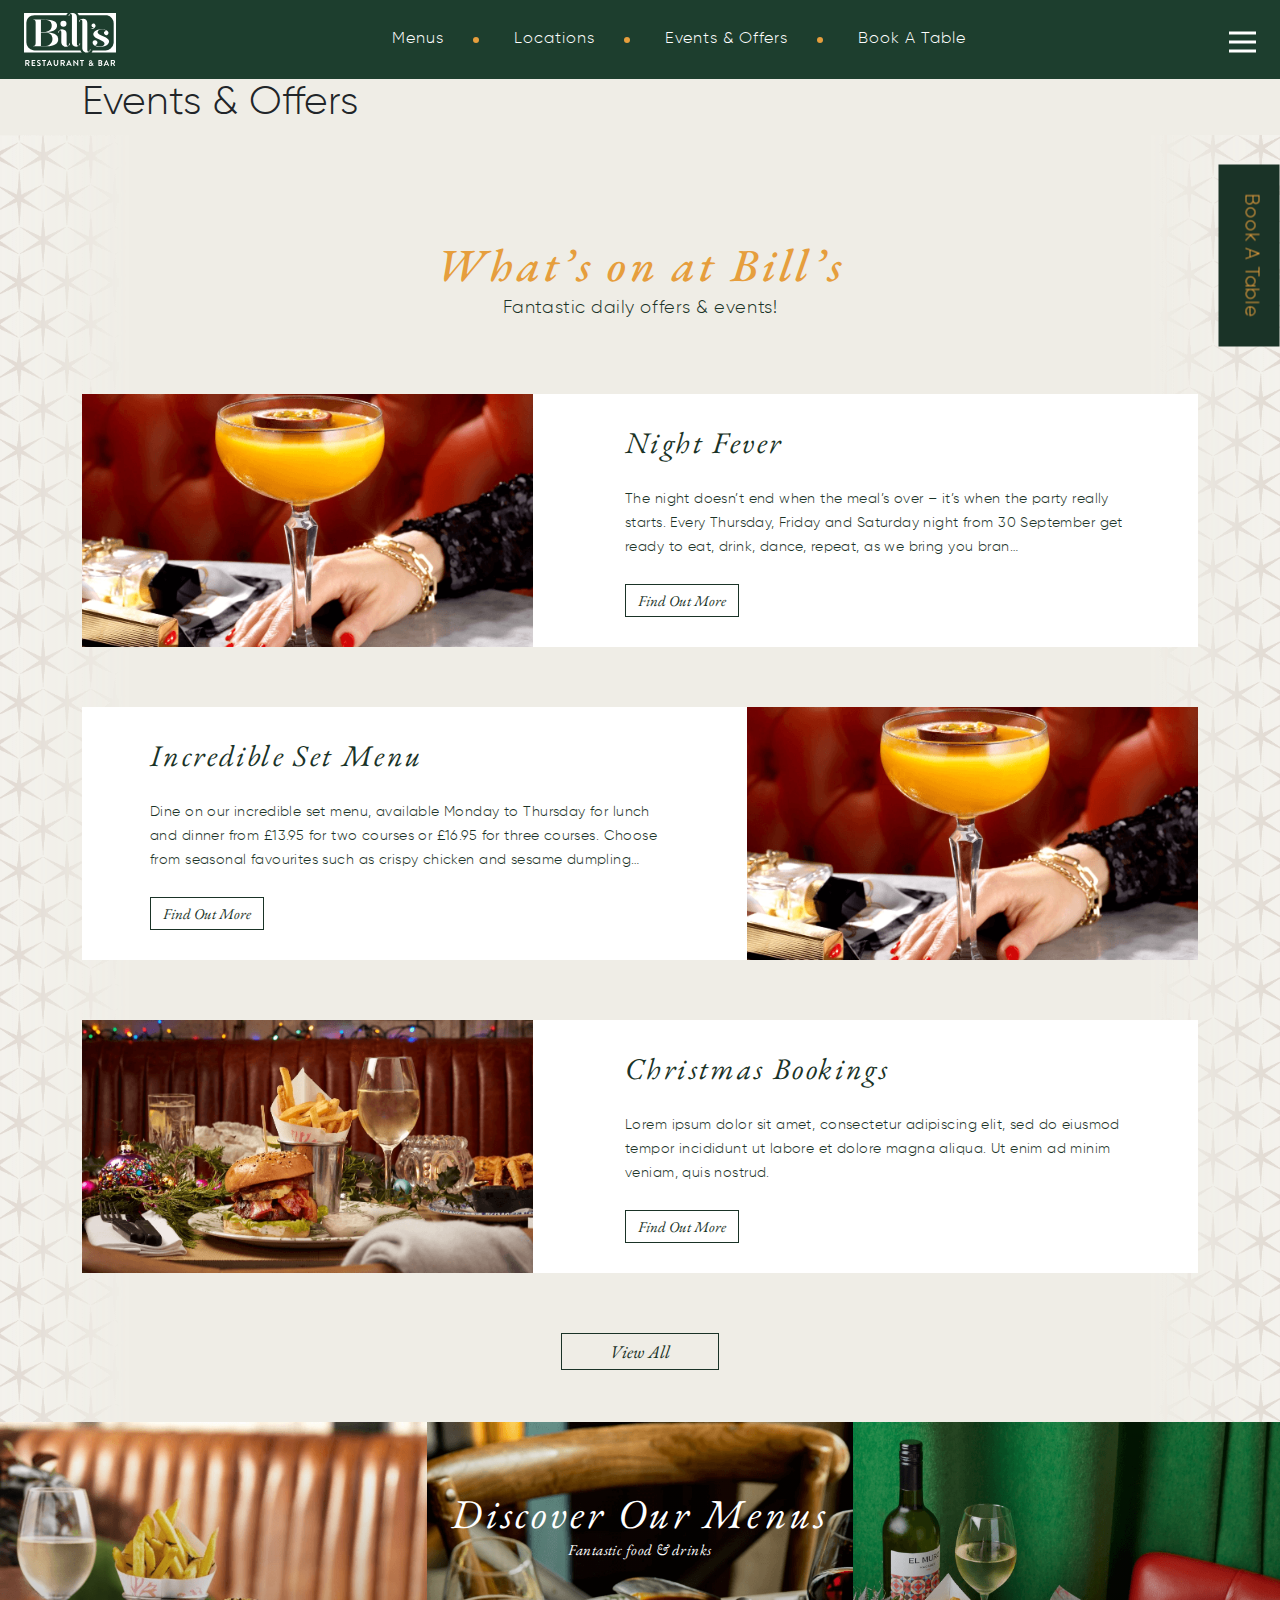
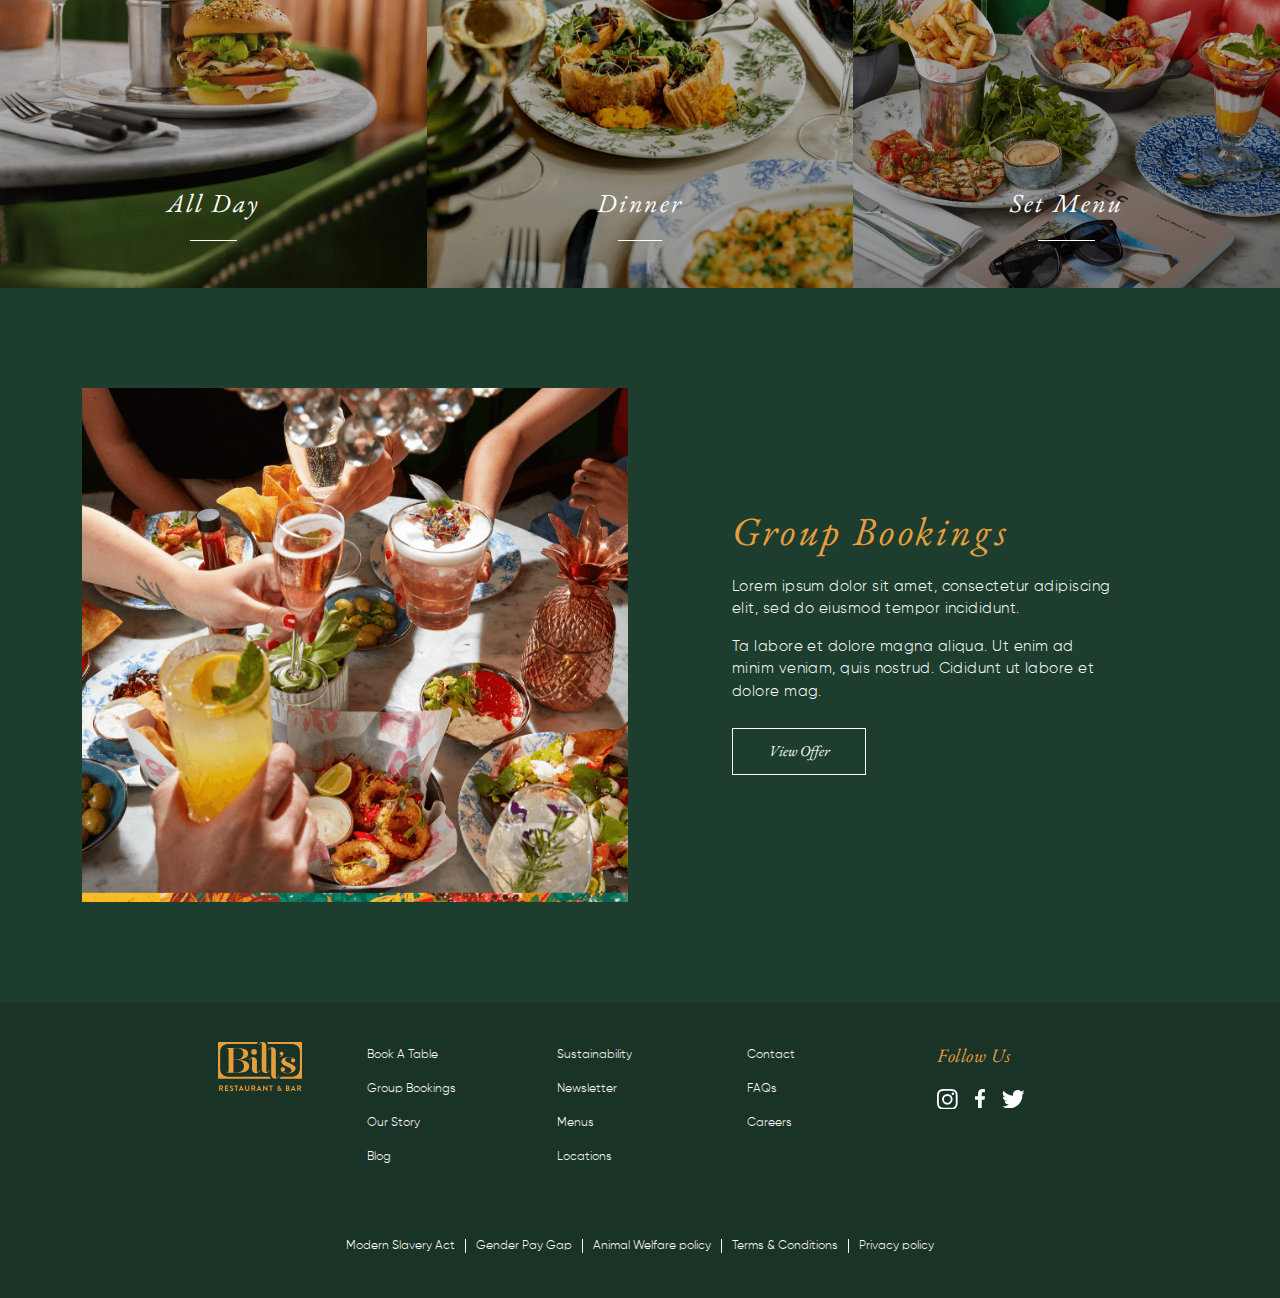
==== events-offers.html @ 78ba0897 "Initial Commit" ====
<!DOCTYPE html>
<html>
	<head>
		<title>Events & Offers</title>
		<meta charset="utf-8">
		<meta name="viewport" content="width=device-width, initial-scale=1, shrink-to-fit=no">
		<!-- <link rel="shortcut icon" href="images/favicon.ico" type="image/x-icon">
		<link rel="icon" href="images/favicon.png" type="image/x-icon"> -->
		<link rel="stylesheet" type="text/css" href="css/bootstrap.min.css">
		<link rel="stylesheet" type="text/css" href="css/stylesheet.css">
		<script type="text/javascript" src="js/jquery-1.12.4.js"></script>
		<script type="text/javascript" src="js/bootstrap.min.js"></script>
		<!-- <script type="text/javascript" src="https://cdnjs.cloudflare.com/ajax/libs/bootstrap-datepicker/1.3.0/js/bootstrap-datepicker.js"></script> -->
		<link href="css/datepicker.css" rel="stylesheet" type="text/css" />
		<!-- <link href="https://cdnjs.cloudflare.com/ajax/libs/bootstrap-datepicker/1.3.0/css/datepicker.css" rel="stylesheet" type="text/css" /> -->
		<script src="js/bootstrap-datepicker.js"></script>
		<!-- <script src="https://cdnjs.cloudflare.com/ajax/libs/bootstrap-datepicker/1.3.0/js/bootstrap-datepicker.js"></script> -->
	</head>
	<body class="inner-page">
		<header>
			<div class="container">
				<div class="row">
					<div class="col-12 col-sm-12 col-md-12  col-lg-12">
						<nav id="navbar_top" class="navbar navbar-light bg-light fixed-top ">
							<div class="container-fluid">
								<a class="navbar-brand" href="javascript:void(0)"><img src="images/logo-header.svg" alt="" /></a>
								<ul class="custom-nav">
									<li> <a href="javascript:void(0)">Menus</a></li>
									<li> <a href="javascript:void(0)">Locations</a></li>
									<li> <a href="javascript:void(0)">Events &#38; Offers</a></li>
									<li> <a href="javascript:void(0)">Book A Table</a></li>
								</ul>
								<button class="navbar-toggler" type="button" data-bs-toggle="offcanvas" data-bs-target="#offcanvasNavbar" aria-controls="offcanvasNavbar">
								<!-- <span class="navbar-toggler-icon"></span> -->
								<img src="images/menu-bar-icon.svg" alt="" />
								</button>
								<div class="offcanvas offcanvas-end" tabindex="-1" id="offcanvasNavbar" aria-labelledby="offcanvasNavbarLabel">
									<div class="offcanvas-header">
										<h5 class="offcanvas-title" id="offcanvasNavbarLabel"></h5>
										<img class="btn-close text-reset" src="images/menu-bar-close-icon.svg" alt="" data-bs-dismiss="offcanvas" aria-label="Close" />
										<!-- <button type="button" class="btn-close text-reset" data-bs-dismiss="offcanvas" aria-label="Close"></button> -->
									</div>
									<div class="offcanvas-body">
										<ul class="navbar-nav justify-content-end flex-grow-1 pe-3">
											<li class="menu-item">
												<a class="nav-link active" aria-current="page" href="javascript:void(0)">Book A Table</a>
											</li>
											<li class="menu-item">
												<a class="nav-link" href="javascript:void(0)">Menus</a>
											</li>
											<li class="menu-item">
												<a class="nav-link" href="javascript:void(0)">Group Bookings</a>
											</li>
											<li class="menu-item">
												<a class="nav-link" href="javascript:void(0)">Night Fever</a>
											</li>
											<li class="menu-item">
												<a class="nav-link" href="javascript:void(0)">Christmas</a>
											</li>
											<li class="menu-item">
												<a class="nav-link" href="javascript:void(0)">Blog</a>
											</li>
											<li class="menu-item">
												<a class="nav-link" href="javascript:void(0)">The Caring Family Foundation</a>
											</li>
											<li class="menu-item">
												<a class="nav-link" href="javascript:void(0)">Careers</a>
											</li>
											<li class="menu-item">
												<a class="nav-link" href="javascript:void(0)">Gift Cards</a>
											</li>
										</ul>
										<ul class="social-section">
											<li>
												<a href="javascript:void(0)">
													<svg xmlns="http://www.w3.org/2000/svg" width="20.671" height="20.671" viewBox="0 0 20.671 20.671">
														<path id="Icon_simple-instagram" data-name="Icon simple-instagram" d="M10.336,0C7.528,0,7.177.013,6.075.062A7.621,7.621,0,0,0,3.566.543,5.061,5.061,0,0,0,1.735,1.735,5.043,5.043,0,0,0,.543,3.566,7.6,7.6,0,0,0,.062,6.075C.01,7.177,0,7.528,0,10.336S.013,13.494.062,14.6a7.626,7.626,0,0,0,.481,2.509,5.069,5.069,0,0,0,1.192,1.831,5.054,5.054,0,0,0,1.831,1.192,7.631,7.631,0,0,0,2.509.481c1.1.052,1.453.062,4.261.062s3.158-.013,4.261-.062a7.649,7.649,0,0,0,2.509-.481,5.282,5.282,0,0,0,3.023-3.023,7.626,7.626,0,0,0,.481-2.509c.052-1.1.062-1.453.062-4.261s-.013-3.158-.062-4.261a7.644,7.644,0,0,0-.481-2.509,5.073,5.073,0,0,0-1.192-1.831A5.036,5.036,0,0,0,17.106.543,7.6,7.6,0,0,0,14.6.062C13.494.01,13.144,0,10.336,0Zm0,1.86c2.759,0,3.088.014,4.177.061a5.7,5.7,0,0,1,1.918.357A3.4,3.4,0,0,1,18.393,4.24a5.707,5.707,0,0,1,.356,1.918c.049,1.09.06,1.418.06,4.177s-.013,3.088-.064,4.177a5.817,5.817,0,0,1-.363,1.918,3.282,3.282,0,0,1-.774,1.19,3.225,3.225,0,0,1-1.189.772,5.749,5.749,0,0,1-1.925.356c-1.1.049-1.42.06-4.185.06s-3.089-.013-4.185-.064A5.861,5.861,0,0,1,4.2,18.383a3.2,3.2,0,0,1-1.188-.774,3.138,3.138,0,0,1-.775-1.189,5.866,5.866,0,0,1-.362-1.925c-.039-1.085-.053-1.42-.053-4.172s.014-3.089.053-4.187a5.859,5.859,0,0,1,.362-1.924,3.064,3.064,0,0,1,.775-1.189A3.057,3.057,0,0,1,4.2,2.249a5.721,5.721,0,0,1,1.913-.363c1.1-.039,1.421-.052,4.185-.052l.039.026Zm0,3.168a5.307,5.307,0,1,0,5.307,5.307A5.307,5.307,0,0,0,10.336,5.028Zm0,8.753a3.445,3.445,0,1,1,3.445-3.445A3.444,3.444,0,0,1,10.336,13.781Zm6.758-8.962a1.24,1.24,0,1,1-1.24-1.239A1.241,1.241,0,0,1,17.094,4.819Z" fill="#fff"/>
													</svg>
												</a>
											</li>
											<li>
												<a href="javascript:void(0)">
													<svg xmlns="http://www.w3.org/2000/svg" width="10.161" height="18.973" viewBox="0 0 10.161 18.973">
														<path id="Icon_awesome-facebook-f" data-name="Icon awesome-facebook-f" d="M11.105,10.672l.527-3.434H8.337V5.01a1.717,1.717,0,0,1,1.936-1.855h1.5V.232A18.265,18.265,0,0,0,9.112,0C6.4,0,4.625,1.645,4.625,4.622V7.239H1.609v3.434H4.625v8.3H8.337v-8.3Z" transform="translate(-1.609)" fill="#fff"/>
													</svg>
												</a>
											</li>
											<li>
												<a href="javascript:void(0)">
													<svg xmlns="http://www.w3.org/2000/svg" width="22.674" height="18.451" viewBox="0 0 22.674 18.451">
														<path id="Icon_ionic-logo-twitter" data-name="Icon ionic-logo-twitter" d="M24.088,6.686a9.4,9.4,0,0,1-2.672.735,4.668,4.668,0,0,0,2.047-2.575,9.244,9.244,0,0,1-2.955,1.129A4.651,4.651,0,0,0,12.46,9.156a4.554,4.554,0,0,0,.12,1.062A13.183,13.183,0,0,1,2.989,5.35a4.661,4.661,0,0,0,1.446,6.218,4.544,4.544,0,0,1-2.114-.581v.058a4.656,4.656,0,0,0,3.733,4.565,4.683,4.683,0,0,1-1.225.163,4.389,4.389,0,0,1-.874-.086A4.659,4.659,0,0,0,8.3,18.92a9.327,9.327,0,0,1-5.78,1.994,9.429,9.429,0,0,1-1.11-.067,13,13,0,0,0,7.121,2.1A13.157,13.157,0,0,0,21.781,9.7c0-.2,0-.4-.014-.6A9.47,9.47,0,0,0,24.088,6.686Z" transform="translate(-1.413 -4.5)" fill="#fff"/>
													</svg>
												</a>
											</li>
										</ul>
										<!-- 	<form class="d-flex">
												<input class="form-control me-2" type="search" placeholder="Search" aria-label="Search">
												<button class="btn btn-outline-success" type="submit">Search</button>
										</form> -->
									</div>
								</div>
							</div>
						</nav>
					</div>
				</div>
			</div>
		</header>
	<section class="top-header">
		<div class="container">
			<div class="row align-items-center justify-content-center">
				<div class="col-12">
					<h1>Events &#38; Offers</h1>
				</div>
			</div>
		</div>
	</section>
	<div class="wrapper">
		<section class="what-at-bill">
			<div class="heading">
				<h2>What’s on at Bill’s</h2>
				<p>Fantastic daily offers &#38; events!</p>
			</div>
			<div class="container">
				<div class="row">
					<div class="col-12">
						<div class="card">
							<div class="row align-items-center ">
								<div class="col-12 col-sm-4 col-md-6 col-lg-5">
									<div class="img-box">
										<img src="images/night-efver-img.png" alt="" />
									</div>
								</div>
								<div class="col-12 col-sm-4 col-md-6 col-lg-7">
									<div class="inner">
										<div class="title">Night Fever</div>
										<div class="dec">
											The night doesn’t end when the meal’s over – it’s when the party really starts. Every Thursday, Friday and Saturday night from 30 September get ready to eat, drink, dance, repeat, as we bring you bran…
										</div>
										<a class="btn" href="javascript:void(0)"><span>Find Out More</span></a>
									</div>
								</div>
							</div>
						</div>
						<div class="card">
							<div class="row align-items-center">
								<div class="col-12 col-sm-4 col-md-6 col-lg-5">
									<div class="img-box">
										<img src="images/night-efver-img.png" alt="" />
									</div>
								</div>
								<div class="col-12 col-sm-4 col-md-6 col-lg-7">
									<div class="inner">
										<div class="title">Incredible Set Menu</div>
										<div class="dec">
											Dine on our incredible set menu, available Monday to Thursday for lunch and dinner from £13.95 for two courses or £16.95 for three courses. Choose from seasonal favourites such as crispy chicken and sesame dumpling…
										</div>
										<a class="btn" href="javascript:void(0)"><span>Find Out More</span></a>
									</div>
								</div>
							</div>
						</div>
						<div class="card">
							<div class="row align-items-center">
								<div class="col-12 col-sm-4 col-md-6 col-lg-5">
									<div class="img-box">
										<img src="images/christmas-Bookings-img.png" alt="" />
									</div>
								</div>
								<div class="col-12 col-sm-4 col-md-6 col-lg-7">
									<div class="inner">
										<div class="title">Christmas Bookings</div>
										<div class="dec">
											Lorem ipsum dolor sit amet, consectetur adipiscing elit, sed do eiusmod tempor incididunt ut labore et dolore magna aliqua. Ut enim ad minim veniam, quis nostrud.
										</div>
										<a class="btn" href="javascript:void(0)"><span>Find Out More</span></a>
									</div>
								</div>
							</div>
						</div>
					</div>
				</div>
					<div class="row">
						<div class="col-12">
							<div class="view-all-section">
								<a class="btn large" href="javascript:void(0)"><span>View All</span></a>
							</div>
						</div>
					</div>
			</div>
		</section>
		<section class="discover-our-menus">
			<div class="container-fluid">
				<div class="row">
					<div class="col-12 col-sm-4 col-md-4 col-lg-4">
						<div class="dis-box">
							<img src="images/all-day-img.png" alt="" />
							<div class="inner">
									<div class="title"></div>
									<div class="sub-title"></div>
								<div class="info">
									<a href="javascript:void(0)">	<span>All Day</span></a>
								</div>
							</div>
						</div>
					</div>
					<div class="col-12 col-sm-4 col-md-4 col-lg-4">
						<div class="dis-box">
							<img src="images/dinner-img.png" alt="" />
							<div class="inner">
									<div class="title">Discover Our Menus</div>
									<div class="sub-title">Fantastic food & drinks</div>
								<div class="info">
									<a href="javascript:void(0)">	<span>Dinner</span></a>
								</div>
							</div>
						</div>
					</div>
					<div class="col-12 col-sm-4 col-md-4 col-lg-4">
						<div class="dis-box">
							<img src="images/set-menu-img.png" alt="" />
							<div class="inner">
									<div class="title"></div>
									<div class="sub-title"></div>
								<div class="info">
									<a href="javascript:void(0)">	<span>Set Menu</span></a>
								</div>
							</div>
						</div>
					</div>
				</div>
			</div>
		</section>
		<section class="group-booking">
			<div class="container">
				<div class="row align-items-center">
					<div class="col-12 col-sm-6 col-md-6 col-lg-6">
						<div class="img-box">
							<img src="images/group-booking-img.png" alt="" />
						</div>
					</div>
					<div class="col-12 col-sm-6 col-md-6 col-lg-6">
						<div class="inner">
							<div class="info">
							<div class="title">Group Bookings</div>
								<p>
									Lorem ipsum dolor sit amet, consectetur adipiscing elit, sed do eiusmod tempor incididunt.
								</p>
								<p>
									Ta labore et dolore magna aliqua. Ut enim ad minim veniam, quis nostrud. Cididunt ut labore et dolore mag.
								</p>
								<p>
									<a href="javascript:void(0)" class="btn"><span>View Offer</span></a>
								</p>
							</div>
						</div>
					</div>
				</div>
			</div>
		</section>
	</div>
<footer>
	<div class="container">
		<div class="row justify-content-center">
			<div class="col-12 col-sm-2 col-md-2 col-lg-2">
				<div class="footer-logo">
					<a href="javascript:void(0)">
						<img src="images/footer-logo.svg" alt="" />
					</a>
				</div>
			</div>
			<div class="col-12 col-sm-2 col-md-2 col-lg-2">
				<ul>
					<li><a href="javascript:void(0)">Book A Table</a></li>
					<li><a href="javascript:void(0)">Group Bookings</a></li>
					<li><a href="javascript:void(0)">Our Story</a></li>
					<li><a href="javascript:void(0)">Blog</a></li>
				</ul>
			</div>
			<div class="col-12 col-sm-2 col-md-2 col-lg-2">
				<ul>
					<li><a href="javascript:void(0)">Sustainability</a></li>
					<li><a href="javascript:void(0)">Newsletter</a></li>
					<li><a href="javascript:void(0)">Menus</a></li>
					<li><a href="javascript:void(0)">Locations</a></li>
				</ul>
			</div>
			<div class="col-12 col-sm-2 col-md-2 col-lg-2">
				<ul>
					<li><a href="javascript:void(0)">Contact</a></li>
					<li><a href="javascript:void(0)">FAQs</a></li>
					<li><a href="javascript:void(0)">Careers</a></li>
				</ul>
			</div>
			<div class="col-12 col-sm-2 col-md-2 col-lg-2">
				<div class="title">Follow Us</div>
				<ul class="social-section">
					<li>
						<a href="javascript:void(0)">
							<svg xmlns="http://www.w3.org/2000/svg" width="20.671" height="20.671" viewBox="0 0 20.671 20.671">
								<path id="Icon_simple-instagram" data-name="Icon simple-instagram" d="M10.336,0C7.528,0,7.177.013,6.075.062A7.621,7.621,0,0,0,3.566.543,5.061,5.061,0,0,0,1.735,1.735,5.043,5.043,0,0,0,.543,3.566,7.6,7.6,0,0,0,.062,6.075C.01,7.177,0,7.528,0,10.336S.013,13.494.062,14.6a7.626,7.626,0,0,0,.481,2.509,5.069,5.069,0,0,0,1.192,1.831,5.054,5.054,0,0,0,1.831,1.192,7.631,7.631,0,0,0,2.509.481c1.1.052,1.453.062,4.261.062s3.158-.013,4.261-.062a7.649,7.649,0,0,0,2.509-.481,5.282,5.282,0,0,0,3.023-3.023,7.626,7.626,0,0,0,.481-2.509c.052-1.1.062-1.453.062-4.261s-.013-3.158-.062-4.261a7.644,7.644,0,0,0-.481-2.509,5.073,5.073,0,0,0-1.192-1.831A5.036,5.036,0,0,0,17.106.543,7.6,7.6,0,0,0,14.6.062C13.494.01,13.144,0,10.336,0Zm0,1.86c2.759,0,3.088.014,4.177.061a5.7,5.7,0,0,1,1.918.357A3.4,3.4,0,0,1,18.393,4.24a5.707,5.707,0,0,1,.356,1.918c.049,1.09.06,1.418.06,4.177s-.013,3.088-.064,4.177a5.817,5.817,0,0,1-.363,1.918,3.282,3.282,0,0,1-.774,1.19,3.225,3.225,0,0,1-1.189.772,5.749,5.749,0,0,1-1.925.356c-1.1.049-1.42.06-4.185.06s-3.089-.013-4.185-.064A5.861,5.861,0,0,1,4.2,18.383a3.2,3.2,0,0,1-1.188-.774,3.138,3.138,0,0,1-.775-1.189,5.866,5.866,0,0,1-.362-1.925c-.039-1.085-.053-1.42-.053-4.172s.014-3.089.053-4.187a5.859,5.859,0,0,1,.362-1.924,3.064,3.064,0,0,1,.775-1.189A3.057,3.057,0,0,1,4.2,2.249a5.721,5.721,0,0,1,1.913-.363c1.1-.039,1.421-.052,4.185-.052l.039.026Zm0,3.168a5.307,5.307,0,1,0,5.307,5.307A5.307,5.307,0,0,0,10.336,5.028Zm0,8.753a3.445,3.445,0,1,1,3.445-3.445A3.444,3.444,0,0,1,10.336,13.781Zm6.758-8.962a1.24,1.24,0,1,1-1.24-1.239A1.241,1.241,0,0,1,17.094,4.819Z" fill="#fff"/>
							</svg>
						</a>
					</li>
					<li>
						<a href="javascript:void(0)">
							<svg xmlns="http://www.w3.org/2000/svg" width="10.161" height="18.973" viewBox="0 0 10.161 18.973">
								<path id="Icon_awesome-facebook-f" data-name="Icon awesome-facebook-f" d="M11.105,10.672l.527-3.434H8.337V5.01a1.717,1.717,0,0,1,1.936-1.855h1.5V.232A18.265,18.265,0,0,0,9.112,0C6.4,0,4.625,1.645,4.625,4.622V7.239H1.609v3.434H4.625v8.3H8.337v-8.3Z" transform="translate(-1.609)" fill="#fff"/>
							</svg>
						</a>
					</li>
					<li>
						<a href="javascript:void(0)">
							<svg xmlns="http://www.w3.org/2000/svg" width="22.674" height="18.451" viewBox="0 0 22.674 18.451">
								<path id="Icon_ionic-logo-twitter" data-name="Icon ionic-logo-twitter" d="M24.088,6.686a9.4,9.4,0,0,1-2.672.735,4.668,4.668,0,0,0,2.047-2.575,9.244,9.244,0,0,1-2.955,1.129A4.651,4.651,0,0,0,12.46,9.156a4.554,4.554,0,0,0,.12,1.062A13.183,13.183,0,0,1,2.989,5.35a4.661,4.661,0,0,0,1.446,6.218,4.544,4.544,0,0,1-2.114-.581v.058a4.656,4.656,0,0,0,3.733,4.565,4.683,4.683,0,0,1-1.225.163,4.389,4.389,0,0,1-.874-.086A4.659,4.659,0,0,0,8.3,18.92a9.327,9.327,0,0,1-5.78,1.994,9.429,9.429,0,0,1-1.11-.067,13,13,0,0,0,7.121,2.1A13.157,13.157,0,0,0,21.781,9.7c0-.2,0-.4-.014-.6A9.47,9.47,0,0,0,24.088,6.686Z" transform="translate(-1.413 -4.5)" fill="#fff"/>
							</svg>
						</a>
					</li>
				</ul>
			</div>
		</div>
		<div class="row justify-content-center">
			<div class="col-12">
				<ul class="bottom-nav">
					<li><a href="javascript:void(0)">Modern Slavery Act</a></li>
					<li><a href="javascript:void(0)">Gender Pay Gap</a></li>
					<li><a href="javascript:void(0)">Animal Welfare policy</a></li>
					<li><a href="javascript:void(0)">Terms & Conditions</a></li>
					<li><a href="javascript:void(0)">Privacy policy</a></li>
				</ul>
			</div>
		</div>
	</div>
</footer>
<a href="javascript:void(0)" class="book-table-btn" data-bs-toggle="modal" data-bs-target="#exampleModalCenteredScrollable">Book A Table</a>
<div class="modal fade book-table-popup" id="exampleModalCenteredScrollable" tabindex="-1" aria-labelledby="exampleModalCenteredScrollableTitle"  aria-hidden="true">
  <div class="modal-dialog modal-dialog-centered modal-dialog-scrollable modal-fullscreen">
    <div class="modal-content">
      <div class="modal-header">
        <h5 class="modal-title" id="exampleModalCenteredScrollableTitle"></h5>
        <button type="button" class="btn-close" data-bs-dismiss="modal" aria-label="Close">
        	<svg fill="#e69e3d" xmlns="http://www.w3.org/2000/svg"  viewBox="0 0 24 24" width="96px" height="96px"><path d="M 4.7070312 3.2929688 L 3.2929688 4.7070312 L 10.585938 12 L 3.2929688 19.292969 L 4.7070312 20.707031 L 12 13.414062 L 19.292969 20.707031 L 20.707031 19.292969 L 13.414062 12 L 20.707031 4.7070312 L 19.292969 3.2929688 L 12 10.585938 L 4.7070312 3.2929688 z"/></svg>
        </button>
      </div>
      <div class="modal-body">
      	<div class="continer">
      		<div class="row justify-content-center align-items-center">
      			<div class="col-12 col-sm-12 col-md-12 col-lg-12 col-xl-10">
      				<form action="">
      					<div class="row justify-content-center align-items-center">
      						<div class="col-12 col-sm-3 col-md-6 col-lg-3">
      							<div class="mb-3">
      							  <label for="formGroupExampleInput" class="form-label">Table Size</label>
      							  <select class="form-select form-select-lg mb-3" aria-label=".form-select-lg example">
      							    <option selected>2 people</option>
      							    <option value="1">3 people</option>
      							    <option value="2">4 people</option>
      							    <option value="3">5 people</option>
      							  </select>
      							  <span class="bor-bottom"></span>
      							</div>
      						</div>
      						<div class="col-12 col-sm-3 col-md-6 col-lg-3">

      							<div class="mb-3">
      								<label for="formGroupExampleInput" class="form-label">Date</label>
      								<div id="datepicker" class="input-group date lg mb-3" data-date-format="mm-dd-yyyy">
      								    <input class="form-control " type="text" readonly />
      								    <span class="input-group-addon"><i class="glyphicon glyphicon-calendar"></i></span>
      								</div>
      								<span class="bor-bottom"></span>
      							</div>
      						</div>
      						<div class="col-12 col-sm-3 col-md-6 col-lg-3">
      							<div class="mb-3">
      							  <label for="formGroupExampleInput" class="form-label">Time</label>
      							  <select class="form-select form-select-lg mb-3" aria-label=".form-select-lg example">
      							    <option selected>7:00pm</option>
      							    <option value="1">8:00pm</option>
      							    <option value="2">9:00pm</option>
      							    <option value="3">10:00pm</option>
      							    <option value="3">11:00pm</option>
      							    <option value="3">12:00pm</option>
      							  </select>
      							  <span class="bor-bottom"></span>
      							</div>
      						</div>
      						<div class="col-12 col-sm-3 col-md-6 col-lg-3">
      							<div class="mb-3">
      							  <label for="formGroupExampleInput" class="form-label">Location</label>
      							  <select class="form-select form-select-lg mb-3" aria-label=".form-select-lg example">
      							    <option selected>Bath</option>
      							    <option value="1">- London</option>
      							    <option value="2">Chiswick</option>
      							    <option value="3">Clink Street</option>
      							    <option value="4">Covent Garden</option>
      							    <option value="5">Ealing</option>
      							    <option value="6">Baker Street</option>
      							  </select>
      							  <span class="bor-bottom"></span>
      							</div>
      						</div>
      						<div class="col-12"><button class="btn"><span>Find A Table</span></button></div>
      					</div>
      				</form>
      			</div>
      		</div>
	       	
      	</div>
      </div>
      <div class="modal-footer">
        <a href="javascript:void(0)"><img src="images/footer-logo.svg" alt="" /></a>
        <p>For bookings of 8+ people please enquire here.</p>
      </div>
    </div>
  </div>
</div>
		<script type="text/javascript">
			// datepicker js
			$(function () {
			  $("#datepicker").datepicker({ 
			        autoclose: true, 
			        todayHighlight: true
			  }).datepicker('update', new Date());
			});
			// datepicker js

			$(window).resize(function(){
			 navset();

			});

			navset();
			  function navset(){
			    if ($(window).width() > 300) {
			        $(window).scroll(function(){  
			    if ($(this).scrollTop() > 100) {
			        $('#navbar_top').addClass("sticky");
			        // add padding top to show content behind navbar
			        //$('body').css('padding-top', $('.topbar').outerHeight() + 'px');
			      }else{
			        $('#navbar_top').removeClass("sticky");
			         // remove padding top from body
			        //$('body').css('padding-top', '0');
			      }  
			    });
			} // end if
			  }

			  var width=window.innerWidth;
			  function resiz_header_height(){
			  var height = (window.innerWidth * 200) / width;
			  $('.section-top').css('min-height', height + 'px');
			  }
			  $(document).ready(function(){
			  resiz_header_height();
			  $(window).resize(resiz_header_height);
			  });


		</script>
		
	</body>
</html>
---- css/stylesheet.css ----
:root {
/* Colors: */
--white:#ffffff;
--black:#000000;
--black-light:#1a3327;
--green-color:#1D3E2E ;
--yellow-color:#e69e3d;
--gray-color:#394640;
--bg-color:#efede6;
--date-picker-old-color:#B5751E;
    /* Font/text values */
--font-family-eb-garamond:EB Garamond;
--font-family-gilroy: Gilroy;
--font-style-normal: normal;
--font-style-italic: italic;
--font-weight-bold: bold;
--font-weight-normal: normal;
--font-size-16: 16px;
--font-size-18: 18px;
--font-size-22: 22px;
--font-size-40: 40px;
--character-spacing-0: 0px;
--line-spacing-28: 28px;
--line-spacing-35: 35px;
--line-spacing-100: 100px;

}

@font-face {
    font-family: 'EB Garamond';
    src: url('../fonts/EBGaramond-Bold.eot');
    src: url('../fonts/EBGaramond-Bold.eot?#iefix') format('embedded-opentype'),
        url('../fonts/EBGaramond-Bold.woff2') format('woff2'),
        url('../fonts/EBGaramond-Bold.woff') format('woff'),
        url('../fonts/EBGaramond-Bold.ttf') format('truetype'),
        url('../fonts/EBGaramond-Bold.svg#EBGaramond-Bold') format('svg');
    font-weight: bold;
    font-style: normal;
    font-display: swap;
}

@font-face {
    font-family: 'EB Garamond';
    src: url('../fonts/EBGaramond-BoldItalic.eot');
    src: url('../fonts/EBGaramond-BoldItalic.eot?#iefix') format('embedded-opentype'),
        url('../fonts/EBGaramond-BoldItalic.woff2') format('woff2'),
        url('../fonts/EBGaramond-BoldItalic.woff') format('woff'),
        url('../fonts/EBGaramond-BoldItalic.ttf') format('truetype'),
        url('../fonts/EBGaramond-BoldItalic.svg#EBGaramond-BoldItalic') format('svg');
    font-weight: bold;
    font-style: italic;
    font-display: swap;
}

@font-face {
    font-family: 'EB Garamond';
    src: url('../fonts/EBGaramond-ExtraBold.eot');
    src: url('../fonts/EBGaramond-ExtraBold.eot?#iefix') format('embedded-opentype'),
        url('../fonts/EBGaramond-ExtraBold.woff2') format('woff2'),
        url('../fonts/EBGaramond-ExtraBold.woff') format('woff'),
        url('../fonts/EBGaramond-ExtraBold.ttf') format('truetype'),
        url('../fonts/EBGaramond-ExtraBold.svg#EBGaramond-ExtraBold') format('svg');
    font-weight: bold;
    font-style: normal;
    font-display: swap;
}

@font-face {
    font-family: 'EB Garamond';
    src: url('../fonts/EBGaramond-Medium.eot');
    src: url('../fonts/EBGaramond-Medium.eot?#iefix') format('embedded-opentype'),
        url('../fonts/EBGaramond-Medium.woff2') format('woff2'),
        url('../fonts/EBGaramond-Medium.woff') format('woff'),
        url('../fonts/EBGaramond-Medium.ttf') format('truetype'),
        url('../fonts/EBGaramond-Medium.svg#EBGaramond-Medium') format('svg');
    font-weight: 500;
    font-style: normal;
    font-display: swap;
}

@font-face {
    font-family: 'EB Garamond';
    src: url('../fonts/EBGaramond-Italic.eot');
    src: url('../fonts/EBGaramond-Italic.eot?#iefix') format('embedded-opentype'),
        url('../fonts/EBGaramond-Italic.woff2') format('woff2'),
        url('../fonts/EBGaramond-Italic.woff') format('woff'),
        url('../fonts/EBGaramond-Italic.ttf') format('truetype'),
        url('../fonts/EBGaramond-Italic.svg#EBGaramond-Italic') format('svg');
    font-weight: normal;
    font-style: italic;
    font-display: swap;
}

@font-face {
    font-family: 'EB Garamond';
    src: url('../fonts/EBGaramond-ExtraBoldItalic.eot');
    src: url('../fonts/EBGaramond-ExtraBoldItalic.eot?#iefix') format('embedded-opentype'),
        url('../fonts/EBGaramond-ExtraBoldItalic.woff2') format('woff2'),
        url('../fonts/EBGaramond-ExtraBoldItalic.woff') format('woff'),
        url('../fonts/EBGaramond-ExtraBoldItalic.ttf') format('truetype'),
        url('../fonts/EBGaramond-ExtraBoldItalic.svg#EBGaramond-ExtraBoldItalic') format('svg');
    font-weight: bold;
    font-style: italic;
    font-display: swap;
}

@font-face {
    font-family: 'EB Garamond';
    src: url('../fonts/EBGaramond-Regular.eot');
    src: url('../fonts/EBGaramond-Regular.eot?#iefix') format('embedded-opentype'),
        url('../fonts/EBGaramond-Regular.woff2') format('woff2'),
        url('../fonts/EBGaramond-Regular.woff') format('woff'),
        url('../fonts/EBGaramond-Regular.ttf') format('truetype'),
        url('../fonts/EBGaramond-Regular.svg#EBGaramond-Regular') format('svg');
    font-weight: normal;
    font-style: normal;
    font-display: swap;
}

@font-face {
    font-family: 'EB Garamond';
    src: url('../fonts/EBGaramond-MediumItalic.eot');
    src: url('../fonts/EBGaramond-MediumItalic.eot?#iefix') format('embedded-opentype'),
        url('../fonts/EBGaramond-MediumItalic.woff2') format('woff2'),
        url('../fonts/EBGaramond-MediumItalic.woff') format('woff'),
        url('../fonts/EBGaramond-MediumItalic.ttf') format('truetype'),
        url('../fonts/EBGaramond-MediumItalic.svg#EBGaramond-MediumItalic') format('svg');
    font-weight: 500;
    font-style: italic;
    font-display: swap;
}

@font-face {
    font-family: 'EB Garamond';
    src: url('../fonts/EBGaramond-SemiBold.eot');
    src: url('../fonts/EBGaramond-SemiBold.eot?#iefix') format('embedded-opentype'),
        url('../fonts/EBGaramond-SemiBold.woff2') format('woff2'),
        url('../fonts/EBGaramond-SemiBold.woff') format('woff'),
        url('../fonts/EBGaramond-SemiBold.ttf') format('truetype'),
        url('../fonts/EBGaramond-SemiBold.svg#EBGaramond-SemiBold') format('svg');
    font-weight: 600;
    font-style: normal;
    font-display: swap;
}

@font-face {
    font-family: 'EB Garamond';
    src: url('../fonts/EBGaramond-SemiBoldItalic.eot');
    src: url('../fonts/EBGaramond-SemiBoldItalic.eot?#iefix') format('embedded-opentype'),
        url('../fonts/EBGaramond-SemiBoldItalic.woff2') format('woff2'),
        url('../fonts/EBGaramond-SemiBoldItalic.woff') format('woff'),
        url('../fonts/EBGaramond-SemiBoldItalic.ttf') format('truetype'),
        url('../fonts/EBGaramond-SemiBoldItalic.svg#EBGaramond-SemiBoldItalic') format('svg');
    font-weight: 600;
    font-style: italic;
    font-display: swap;
}

@font-face {
    font-family: 'Gilroy';
    src: url('../fonts/Gilroy-Light.eot');
    src: url('../fonts/Gilroy-Light.eot?#iefix') format('embedded-opentype'),
        url('../fonts/Gilroy-Light.woff2') format('woff2'),
        url('../fonts/Gilroy-Light.woff') format('woff'),
        url('../fonts/Gilroy-Light.ttf') format('truetype'),
        url('../fonts/Gilroy-Light.svg#Gilroy-Light') format('svg');
    font-weight: 300;
    font-style: normal;
    font-display: swap;
}
body{  
 font-family: var(--font-family-gilroy);
 background: var(--bg-color);
}


header ul.custom-nav{
	list-style: none;
	margin:0px;
	padding: 0px;
	display: flex;
}
header ul.custom-nav li{
	padding:0px 35px 0px;
	position: relative;

}
header ul.custom-nav li:before{
	content: '';
	    position: absolute;
	   top:10px;
	   right: 0px;
	   width: 6px;
	   height: 6px;
	   border-radius: 100%;
	   background:var(--yellow-color) 0% 0% no-repeat padding-box;
	    opacity:1;

}
header ul.custom-nav li:last-child:before{
	display: none;
}
header ul.custom-nav li a{ 
	letter-spacing: 0.96px;
	color: var(--white);
	opacity: 1;
	text-decoration: none;
	outline: none;
	font-size: 16px;
	line-height: 19px;
	font-weight: 300;
	position: relative;
	padding-bottom:10px;
 }
 header ul.custom-nav li a:after{
 	content: '';
 	position: absolute;
 	width: 100%;
 	height: 2px;
 	background: none;
 	bottom: 0px;
 	left: 0px;
 	opacity: 1;
 	transition: 0.5s transform ease;
 	 transform: scale3d(0,1,1);
 	 transform-origin: 0 50%;
 	 transform-origin: 50% 50%;

 }
 header ul.custom-nav li a:hover:after, header ul.custom-nav li a:active:after, header ul.custom-nav li.active a:after{
 	content: '';
 	position: absolute;
 	width: 100%;
 	height: 2px;
 	background: var(--white);
 	bottom: 0px;
 	left: 0px;
 	opacity: 1;
 	transform: scale3d(1,1,1);

 }
 header nav.navbar.navbar-light.bg-light.fixed-top {
 	background-color: transparent !important;
 	 transition: all 0.5s;
 }
  header nav.navbar.navbar-light.bg-light.fixed-top.sticky{
  	background-color: rgba(0,0,0,0.7) !important;
  }
 header nav.navbar.navbar-light.bg-light.fixed-top button.navbar-toggler {
     outline: none;
     box-shadow: none;
     margin: 0px;
     padding: 0px;
     border: none;
 }
 header nav.navbar.navbar-light.bg-light.fixed-top button.navbar-toggler img{
 	color:var(--white);
 	width: 30px;
 }
 header .offcanvas-header img.btn-close{
 	fill:var(--white);
 	width: 30px;
 	height: auto;
 	cursor: pointer;
 	background: none;
 	opacity: 0.9;
 }
  header .offcanvas ul {
     text-align: center;
 }
 header .offcanvas ul.navbar-nav li a {
     letter-spacing: 2.8px;
     color: var(--white) !important;
     opacity: 1;
     font-size: 25px;
     font-family: var(--font-family-eb-garamond);
     font-weight: var(--font-weight-normal);
     font-style: var(--font-style-italic);
     border-bottom: 1px solid transparent;
     display: inline-block;
     position: relative;
       -webkit-transition: all 0.3s;
     	-moz-transition: all 0.3s;
       -o-transition: all 0.3s;
     	transition: all 0.3s;
        text-decoration: none;
 }
 header .offcanvas ul.navbar-nav li a:hover, 
 header .offcanvas ul.navbar-nav li a:focus{
 	color:var(--yellow-color) !important;
 	padding-bottom:15px;
 	transform: scale3d(1,1,1);
 }
 header .offcanvas ul.navbar-nav li a:after{
 	content: '';
 	position: absolute;
 	width: 100%;
 	height: 2px;
 	background: none;
 	bottom: 0px;
 	left: 0px;
 	opacity: 1;
 	transition: 0.5s transform ease;
 	 transform: scale3d(0,1,1);
 	 transform-origin: 0 50%;
 	 transform-origin: 50% 50%;
 	   -webkit-transition: all 0.3s;
 	 	-moz-transition: all 0.3s;
 	   -o-transition: all 0.3s;
 	 	transition: all 0.3s;

 }
 header .offcanvas ul.navbar-nav li a:hover:after, header .offcanvas ul.navbar-nav li a:active:after, header .offcanvas ul.navbar-nav li.active a:after{
 	content: '';
 	position: absolute;
 	width: 100%;
 	height: 2px;
 	background: var(--yellow-color);
 	bottom: 0px;
 	left: 0px;
 	opacity: 1;
 	transform: scale3d(1,1,1);

 }



 header .offcanvas ul.social-section {
     list-style: none;
     display: flex;
     justify-content: center;
     position: relative;
     padding: 50px 0px 0px;
 }

 header .offcanvas ul.social-section:after {
     content: '';
     position: absolute;
     top: 20px;
     left: 0;
     right: 0;
     margin: 0 auto;
     width: 85px;
     height: 1px;
     background: #fff;
     opacity: 0.1;
 }
 header .offcanvas ul.social-section li {
     padding: 0px 17px;
 }

 header .offcanvas ul.social-section li a svg path{
 	fill:var(--yellow-color);
 	  -webkit-transition: all 0.3s;
 		-moz-transition: all 0.3s;
 	  -o-transition: all 0.3s;
 		transition: all 0.3s;
 }
 header .offcanvas ul.social-section li a:hover svg path, 
 header .offcanvas ul.social-section li a:hover svg path{
 	fill:var(--white);
 	/*opacity: 0.8;*/
 	outline: none;
 }
 .offcanvas.show, .offcanvas{
 	width: 100%;
 	background: var(--black-light);
 	color:var(--white);
 	/*background-image: url(../images/menu-popup-bg.png) 0% 0% no-repeat padding-box;*/
 	/*background-image:url(../images/menu-popup-bg.png);*/
 }
 .offcanvas:before{
 	content: '';
 	position: absolute;
 	top: 0px;
 	left: 0px;
 	width: 100%;
 	height: 100%;
 	background-image:url(../images/menu-popup-bg.png);
 	opacity: 0.1;
 }
 .section-top{
 	position: relative;
    padding-top: calc(7.5rem + 5.8125rem);
    padding-bottom: 2.9rem;
 }
  .section-top .bg-cover{
  	position: absolute;
    top: 0;
    bottom: 0;
    left: 0;
    right: 0;
    background-repeat: no-repeat;
    background-position: center center;
    background-size: cover;
    background: url(../images/header-bg.png);
    /*min-height: calc(100vh - 7.5rem * 2 - 5.8125rem);*/
    /*min-height: 1080px;*/
 }
 .section-top .bg-overlay {
     position: absolute;
     top: 0;
     bottom: 0;
     left: 0;
     right: 0;
 }
  .section-top .bg-overlay:before {
     content: '';
     position: absolute;
     top: 0;
     bottom: 0;
     left: 0;
     right: 0;
     background:var(--black) 0% 0% no-repeat padding-box;
     opacity:0.4;
 }
.section-top .container{
	position: relative;
}
/*.section-top .container .row {*/
.section-top .container {
    /*min-height: calc(100vh - 7.5rem * 2 - 5.8125rem);*/
    min-height: calc(100vh - 7.5rem * 2 - 1.25rem);
}
.section-top h1{
	letter-spacing: 4.64px;
	color: var(--white);
	font-size: 58px;
	line-height: 75px;
	font-family: var(--font-family-eb-garamond);
	font-weight: var(--font-weight-normal);
	font-style: var(--font-style-italic);
	padding-top:13%;
}
.section-top h1 span{
	color:var(--yellow-color);
}
.section-top .title {
    text-align: center;
    letter-spacing: 1.84px;
    color: var(--white);
	font-family: var(--font-family-eb-garamond);
    font-style: var(--font-style-italic);
    font-weight: var(--font-normal-normal);
    opacity: 1;
    padding: 0px 0px 23px;
    font-size: 23px;
}
.section-top .form-section{
	position: absolute;
	bottom:10px;
	max-width: 1320px;
	width: 100%;
	padding-right:15px;
	padding-left:15px;
	margin-right: auto;
	margin-left: auto;
}
.section-top .form-section select{
	border-radius: 0px;
	text-align: left;
	letter-spacing: 0.42px;
	color:var(--gray-color);
	opacity: 1;
	font-size: 14px;
	line-height: 23px;
	height: 50px;
	outline: 0;
	outline-offset: 0;
	border:none;
	box-shadow: none;
}
.section-top .form-section .col-12{
	padding: 0px 8px;
}
.section-top .form-section button{
	height: 50px;
	border-radius: 0px;
	background: var(--yellow-color);
	border:none;
	box-shadow: none;
	outline: none;
	padding-left:24px;
	padding-right:24px;
	position: relative;
	font-size: 14px;
	letter-spacing: 0.42px;
	position: relative;
	outline: 0;
	outline-offset: 0;
	border:none;
	box-shadow: none;
}
.section-top .form-section button:hover, .section-top .form-section button:focus, .section-top .form-section button:active:focus{
	outline: 0;
	outline-offset: 0;
	border:none;
	box-shadow: none;
}
.section-top .form-section button::before {
    bottom: 0;
    left: 0;
    right: 0;
    height: 0%;
    width: 100%;
    position: absolute;
        content: "";
}
.section-top .form-section button::after{
	position: absolute;
	    content: "";
}
.section-top .form-section button:hover::before {
	height: 100%;
    width: 100%;
    background:var(--black-light);
    transition: 0.3s ease-out;
    height: 100%;
}
.section-top .form-section span{
	position: relative;
}

.wrapper{
	padding: 100px 0px 0px;
	position: relative;
	background: var(--bg-color) padding-box;
	z-index: 1;
}
.wrapper:after{
	content:'';
	position: absolute;
	right: 0px;
	top: 0px;
	background: url(../images/body-right-bg.png);
	background-repeat: repeat;
	width: 129px;
	height: 100%;
	opacity: 1;
	z-index:-1;
}
.wrapper:before{
	content:'';
	position: absolute;
	left: 0px;
	top: 0px;
	background: url(../images/body-left-bg.png);
	background-repeat: repeat;
	width: 129px;
	height: 100%;
	opacity: 1;
	z-index:-1;
}
.what-at-bill .heading{
	padding: 0px 0px 72px;
}
.what-at-bill .heading h2{
	letter-spacing: 3.68px;
	color: var(--yellow-color);
	font-size: 46px;
	opacity: 1;
	line-height: 60px;
	font-family: var(--font-family-eb-garamond);
	font-style: var(--font-style-italic);
	text-align: center;
	padding: 0;
	margin: 0;
}
.what-at-bill .heading p{
	padding: 10px 0px 0px;
	text-align: center;
	letter-spacing: 0.54px;
	color:var(--black-light);
	opacity: 1;
	font-size: 18px;
	margin:0px;
	padding: 0px;
}
img{
	max-width: 100%;
}
.what-at-bill .card{
	border: none;
	border-radius: 0px;
	margin-bottom: 60px;
}
.what-at-bill .card .inner{
	padding:29px 58px 29px 68px;
}
.what-at-bill .card .inner .title{
	letter-spacing: 2.4px;
	color:var(--black-light);
	opacity: 1;
	font-size: 30px;
	line-height: 39px;
	font-weight: var(--font-weight-normal);
	font-style: var(--font-style-italic);
	font-family: var(--font-family-eb-garamond);

}
.what-at-bill .card .inner .dec{
	letter-spacing: 0.42px;
	color:var(--black-light);
	font-size: 14px;
	opacity: 1;
	line-height: 24px;
	padding:25px 0px;
}
.what-at-bill .card:nth-child(2n+0) .row .col-lg-7{
	order:1;
}
.what-at-bill .card:nth-child(2n+0) .row .col-lg-5{
	order:2;
}





a.btn{
	border: 0.5px solid var(--black-light);
	opacity: 1;
	letter-spacing: 0px;
	color: var(--black-light);
	opacity: 1;
	font-weight: var(--font-weight-normal);
	font-style: var(--font-style-italic);
	font-family: var(--font-family-eb-garamond);
	border-radius: 0px;
	font-size: 15px;
	line-height: 19px;
	position: relative;
}
a.btn:hover, 
a.btn:focus{
	/*color: var(--yellow-color);*/
	outline: none;
	text-decoration: none;
	border-color: var(--yellow-color);
	box-shadow: none;

}
a.btn span{
	position: relative;
}
a.btn:hover, a.btn:focus, a.btn:active:focus{
	outline: 0;
	outline-offset: 0;
	outline: none;
		text-decoration: none;
		border-color:var(--black-light);
		box-shadow: none;
		color:var(--white);
}
a.btn::before {
    bottom: 0;
    left: 0;
    right: 0;
    height: 0%;
    width: 100%;
    position: absolute;
        content: "";
}
a.btn::after{
	position: absolute;
	    content: "";
}
a.btn:hover::before, a.btn:focus::before, a.btn:active:focus::before {
	height: 100%;
    width: 100%;
    background:var(--black-light);
    transition: 0.3s ease-out;
    height: 100%;
}





button.btn{
  border: 0.5px solid var(--black-light);
  opacity: 1;
  letter-spacing: 0px;
  color: var(--black-light);
  opacity: 1;
  font-weight: var(--font-weight-normal);
  font-style: var(--font-style-italic);
  font-family: var(--font-family-eb-garamond);
  border-radius: 0px;
  font-size: 15px;
  line-height: 19px;
  position: relative;
}
button.btn:hover, 
button.btn:focus{
  /*color: var(--yellow-color);*/
  outline: none;
  text-decoration: none;
  border-color: var(--yellow-color);
  box-shadow: none;

}
button.btn span{
  position: relative;
}
button.btn:hover, button.btn:focus, button.btn:active:focus{
  outline: 0;
  outline-offset: 0;
  outline: none;
    text-decoration: none;
    border-color:var(--black-light);
    box-shadow: none;
    color:var(--white);
}
button.btn::before {
    bottom: 0;
    left: 0;
    right: 0;
    height: 0%;
    width: 100%;
    position: absolute;
        content: "";
}
button.btn::after{
  position: absolute;
      content: "";
}
button.btn:hover::before, button.btn:focus::before, button.btn:active:focus::before {
  height: 100%;
    width: 100%;
    background:var(--black-light);
    transition: 0.3s ease-out;
    height: 100%;
}




.view-all-section{
	padding: 0px 0px 52px;
}
a.btn.large{
	font-size: 18px;
	    line-height: 23px;
	    margin: 0 auto;
	    display: block;
	    justify-content: center;
	    width: 158px;
}
.discover-our-menus .col-lg-4{
	padding: 0px;
}
.discover-our-menus .dis-box{
	position: relative;
}
.discover-our-menus .dis-box:after{
	content: '';
	position: absolute;
	top: 0px;
	left: 0px;
	width: 100%;
	height: 100%;
	background: transparent linear-gradient(180deg, #00000000 0%, #0000009F 61%, #000000C9 100%) 0% 0% no-repeat padding-box;
	opacity:0.5;
	  -webkit-transition: all 0.3s;
		-moz-transition: all 0.3s;
	  -o-transition: all 0.3s;
		transition: all 0.3s;
}
.discover-our-menus .dis-box:hover:after{
	content: '';
	position: absolute;
	top: 0px;
	left: 0px;
	width: 100%;
	height: 100%;
	background: transparent linear-gradient(180deg, #00000000 0%, #0000009F 61%, #000000C9 100%) 0% 0% no-repeat padding-box;
	opacity:1;
}
.discover-our-menus .dis-box .inner{
	position: absolute;
	    position: absolute;
	    top:65px;
	    left: 0px;
	    bottom: 0px;
	    right: 0px;
	    width: 100%;
	    text-align: center;
	    z-index: 1;
}
.discover-our-menus .dis-box .inner .title{
	letter-spacing: 3.28px;
	color:var(--white);
	opacity: 1;
	font-size: 41px;
	line-height: 53px;
	font-weight: var(--font-weight-normal);
	font-style: var(--font-style-italic);
	font-family: var(--font-family-eb-garamond);
}
.discover-our-menus .dis-box .inner .sub-title{
	letter-spacing: 0.45px;
	color:var(--white);
	opacity: 1;
	font-size: 15px;
	line-height:19px;
	font-weight: var(--font-weight-normal);
	font-style: var(--font-style-italic);
	font-family: var(--font-family-eb-garamond);
}

.discover-our-menus .dis-box .inner .info {
    display: flex;
    justify-content: center;
    color:var(--white);
    position: absolute;
    bottom: 68px;
    left: 0;
    right: 0;
}
.discover-our-menus .dis-box .inner .info a{
	letter-spacing: 2.08px;
	color:var(--white);
	opacity: 1;
	font-size: 26px;
	line-height: 34px;
	position: relative;
	text-decoration: none;
	outline: none;
	font-weight: var(--font-weight-normal);
	font-style: var(--font-style-italic);
	font-family: var(--font-family-eb-garamond);
	position: relative;
	  -webkit-transition: all 0.3s;
		-moz-transition: all 0.3s;
	  -o-transition: all 0.3s;
		transition: all 0.3s;
}
.discover-our-menus .dis-box:hover .inner .info a{
padding-bottom: 10px;
}
.discover-our-menus .dis-box .inner .info a:after{
	content: '';
	position: absolute;
	bottom:-21px;
	left: 0px;
	border-bottom: 0.5px solid var(--white);
	width: 50%;
	height: 1px;
	right: 0px;
	margin: 0 auto;
	  -webkit-transition: all 0.3s;
		-moz-transition: all 0.3s;
	  -o-transition: all 0.3s;
		transition: all 0.3s;
}
.discover-our-menus .dis-box:hover .inner .info a:after{
	content: '';
	position: absolute;
	bottom:-21px;
	left: 0px;
	border-bottom: 0.5px solid var(--white);
	width:100%;
	height: 1px;
	right: 0px;
	margin: 0 auto;
}
.group-booking{
	background: var(--green-color);
	padding: 100px 0px ;
}
.group-booking .inner .title{
	letter-spacing: 3.2px;
	color: #E69E3D;
	opacity: 1;
	font-size: 40px;
	font-weight: 52px;
	text-decoration: none;
	outline: none;
	font-weight: var(--font-weight-normal);
	font-style: var(--font-style-italic);
	font-family: var(--font-family-eb-garamond);
	padding-bottom: 15px;
}
.group-booking .inner .info{
	padding: 0px 80px;
}
.group-booking .inner .info a.btn{
	border-color:var(--white);
	color:var(--white);
	width: 134px;
	margin-top: 10px;
	height: 47px;
	line-height: 31px;
	position: relative;
}
.group-booking .inner .info a.btn:hover, 
.group-booking .inner .info a.btn:focus, 
.group-booking .inner .info a.btn:active:focus{
	color:var(--white);
	border-color: var(--yellow-color);
}
.group-booking .inner .info a.btn:hover::before, .group-booking .inner .info a.btn:focus::before, .group-booking .inner .info a.btn:active:focus::before {
    height: 100%;
    width: 100%;
    background: var(--yellow-color);
    transition: 0.3s ease-out;
    height: 100%;
}
.group-booking .inner .info p{
	letter-spacing: 0.45px;
	color: var(--white);
	opacity: 1;
	font-size: 15px;
	font-weight: 28px;
	font-weight: var(--font-weight-normal);
	padding: 0px 0px 15px;
	margin: 0px;
}
footer{
	background: var(--black-light);
	padding: 40px 0px 36px;
}
footer ul.social-section li:nth-child(2) {
    padding: 0px 17px;
}
footer ul.social-section {
    display: flex;
    flex-wrap: wrap;
    width: 100%;
    list-style: none;
    margin: 0;
    padding: 0;
}
footer ul.social-section li a{
	padding: 0;
	}
footer ul.social-section li a path{
	-webkit-transition: all 0.3s;
	-moz-transition: all 0.3s;
	-o-transition: all 0.3s;
	transition: all 0.3s;
}
footer ul.social-section li a:hover path{
fill:var(--yellow-color);

}
footer ul {
    list-style: none;
    margin: 0;
    padding: 0;
}
footer ul li a {
    letter-spacing: 0px;
    color: #FFFFFF;
    opacity: 1;
    text-decoration: none;
    font-size: 12px;
    line-height: 14px;
	padding-bottom: 14px;
	display: inline-block;
	-webkit-transition: all 0.3s;
	-moz-transition: all 0.3s;
	-o-transition: all 0.3s;
	transition: all 0.3s;
	font-weight: var(--font-weight-normal);
	opacity: 1;
}
footer ul li a:hover, footer ul li a:focus{
	color: var(--yellow-color);
}
footer .title{
	letter-spacing:0.57px;
	color: #E69E3D;
	opacity: 1;
	font-size: 19px;
	font-weight: 25px;
	text-decoration: none;
	outline: none;
	font-weight: var(--font-weight-normal);
	font-style: var(--font-style-italic);
	font-family: var(--font-family-eb-garamond);
	padding-bottom: 15px;
}
footer ul.bottom-nav{
	text-align: center;
	display: flex;
	justify-content: center;
	flex-wrap: wrap;
	padding: 50px 0px 0px;
}
footer ul.bottom-nav li{
	display:block;
	padding: 5px 0px;
}
footer ul.bottom-nav li a{
	padding: 0px 10px;
	border-right: 1px solid var(--white);
	letter-spacing: 0px;
	opacity: 1;
}
footer ul.bottom-nav li:last-child a{
	border: none;
}
footer .footer-logo{
	text-align: center;
}
.location-arrow {
    position: relative;
}
.location-arrow:before{
	content: '';
	position: absolute;
	    right: 22px;
    top: 12px;
	background: url(../images/location-arrow-icon.svg);
	background-repeat: no-repeat;
	width: 30px;
	height: 30px;
}
.book-table-btn{
  position: fixed;
  top: 25%;
background: var(--black-light);
letter-spacing: 0.76px;
color: var(--yellow-color);
opacity: 1;
font-size: 19px;
transform:rotate(90deg);
right: -60px;
z-index: 2; 
height: 61px;
width: 182px;
padding: 15px 0px 0px;
text-decoration: none;
text-align: center;
-webkit-transition: all 0.3s;
-moz-transition: all 0.3s;
-o-transition: all 0.3s;
transition: all 0.3s;
}
.book-table-btn:hover{
  background: var(--yellow-color);
  color:var(--white);
}
.book-table-popup .modal-dialog.modal-fullscreen {
    width: 99vw;
    margin: 10px auto 0;
    height: 98%;
}
.book-table-popup .modal-dialog.modal-fullscreen .modal-content {
    background:var(--black-light);
}
.book-table-popup .modal-dialog.modal-fullscreen .modal-content .modal-header {
    border-bottom: none;
}
.book-table-popup .modal-dialog.modal-fullscreen .modal-content .modal-header button.btn-close svg {
    width: 35px;
    height: auto;
}
.book-table-popup .modal-dialog.modal-fullscreen .modal-content .modal-header button.btn-close path{
  fill:var(--white);
}
.book-table-popup .modal-dialog.modal-fullscreen .modal-content .modal-header button.btn-close {
    background: none;
    width: auto;
}
.book-table-popup .modal-dialog.modal-fullscreen .modal-content .modal-footer {
    border: none;
    text-align: center;
    justify-content: center;
    flex-wrap: wrap;
    padding: 20px 0.75rem;
}
.book-table-popup .modal-dialog.modal-fullscreen .modal-content .modal-footer p {
    display: block;
    width: 100%;
    color:var(--white);
    letter-spacing: 0.48px;
    font-size: 16px;
    line-height: 22px;
}
.book-table-popup .modal-dialog.modal-fullscreen .row{
  height: 100%;
    /*min-height: calc(100vh - 7.5rem * 2 - 5.8125rem);*/
    padding: 10% 0px 10px;
}
.book-table-popup .modal-dialog.modal-fullscreen .modal-content label {
    letter-spacing: 1.52px;
    color: var(--white);
    opacity: 1;
    font-size: 19px;
    text-align: left;
    padding: 0;
    margin: 0;
    font-weight: var(--font-weight-normal);
    font-style: var(--font-style-italic);
    font-family: var(--font-family-eb-garamond);
}

.book-table-popup .modal-dialog.modal-fullscreen .modal-content .form-select, .book-table-popup .modal-dialog.modal-fullscreen .modal-content .form-control {
    border-radius: 0px;
    height: 50px;
    background: transparent;
    border: none;
    /*border-bottom: 1px solid var(--white);*/
    width: 100% !important;
    box-shadow: none;
    outline: none;
    -moz-appearance: none;
    -webkit-appearance: none;
    appearance: none;
     background:var(--black-light) url("../images/arrow_down_icon.svg");
  background-repeat: no-repeat;
    background-position-x: 103%;
    background-position-y:7px;
    position: relative;
    letter-spacing: 2.32px;
    color:var(--white);
    opacity: 1;
    font-weight: var(--font-weight-normal);
    font-style: var(--font-style-italic);
    font-family: var(--font-family-eb-garamond);
    font-size: 21px;
    padding-left: 0px;
}
.book-table-popup .modal-dialog.modal-fullscreen .modal-content .mb-3 span.bor-bottom, .book-table-popup .modal-dialog.modal-fullscreen .modal-content .mb-3 span.bor-bottom{
  border-bottom:0.5px solid var(--white);
      width: 100%;
      height: 1px;
      display: block;
}
.book-table-popup .modal-dialog.modal-fullscreen .modal-content div#datepicker {
    width: auto;
    margin: 0;
}
.book-table-popup .modal-dialog.modal-fullscreen .modal-content .col-12 {
    padding: 0px 30px;
}

.book-table-popup .modal-dialog.modal-fullscreen .modal-content .form-select option {
    /*background: indigo;*/
    padding: 10px;
    border-bottom: 0.2px solid var(--white) !important;
}
.book-table-popup .modal-dialog.modal-fullscreen .modal-content button.btn {
    width: 161px;
    border: 1px solid var(--white);
    height: 48px;
    margin: 20px auto 0px ;
    display: flex;
    justify-content: center;
    color: var(--white);
    line-height: 31px;
}
.book-table-popup .modal-dialog.modal-fullscreen .modal-content button.btn:hover, 
.book-table-popup .modal-dialog.modal-fullscreen .modal-content button.btn:focus, 
.book-table-popup .modal-dialog.modal-fullscreen .modal-content button.btn:active:focus{
    border-color:var(--yellow-color);

}
.book-table-popup .modal-dialog.modal-fullscreen .modal-content button.btn:hover::before, .book-table-popup .modal-dialog.modal-fullscreen .modal-content button.btn:focus::before, .book-table-popup .modal-dialog.modal-fullscreen .modal-content button.btn:active:focus::before {
    background:var(--yellow-color);
}
.inner-page header nav.navbar.navbar-light.bg-light.fixed-top {
    background: var(--green-color) !important;
}
section.top-header {
    padding: 79px 0px 0px;
}
/*label{margin-left: 20px;}*/

/* Large desktops and laptops */
@media (min-width: 1920px) { 
	.what-at-bill .card .inner {
	    padding: 50px 58px 50px 68px;
	}

}
@media (max-width: 1366px) { 
	header .offcanvas ul.navbar-nav li a{
		padding:5px 0;
		font-size: 20px;
	}
}



/* Landscape tablets and medium desktops */
@media (min-width: 992px) and (max-width: 1199px) {
	header .offcanvas ul.navbar-nav li a{
		font-size: 25px;
		    padding: 0.5rem	0px;
	}
	.what-at-bill .card .inner .dec{
		padding: 6px 0px;
	}
	.what-at-bill .card .inner {
	    padding: 15px 58px 15px 68px;
	}
	.discover-our-menus .dis-box .inner .title{
		font-size: 28px;
	}
  .book-table-popup .modal-dialog.modal-fullscreen .modal-content label{
    font-size: 16px;
  }
  .book-table-popup .modal-dialog.modal-fullscreen .modal-content .form-select, .book-table-popup .modal-dialog.modal-fullscreen .modal-content .form-control{
    font-size: 14px;
  }
}

/* Portrait tablets and small desktops */
@media (min-width: 768px) and (max-width: 991px) {

	header ul.custom-nav li {
	    padding: 0px 23px 0px;
	}
	header .offcanvas ul.navbar-nav li a{
		font-size: 25px;
		    padding: 0.5rem	0px;
	}
	.wrapper {
	    padding: 70px 0px 0px;
	   	}
	   	.section-top .form-section .col-12 {
	   	    padding: 0px 6px;
	   	}
	   	.section-top .form-section select{
	   		font-size: 11px;
	   		padding: 10px 8px;
	   	}
	   	.what-at-bill .card .inner {
	   	    padding: 7px 18px 7px 18px;
	   	}
	   	.what-at-bill .card .inner .dec{
	   		padding: 4px 0px;
	   		font-size: 12px;
	   		line-height: 20px;
	   	}
	   	.what-at-bill .card .inner .title{
	   		font-size: 25px;
	   		line-height: 27px;
	   	}
	   	.discover-our-menus .dis-box .inner .title {
	   	    letter-spacing: 1.28px;
	   	    font-size: 19px;
	   	    line-height: 38px;
	   	}
	   	.discover-our-menus .dis-box .inner .info a{
	   		font-size: 20px;
	   	}
	   	.discover-our-menus .dis-box .inner{
	   		top:35px;
	   	}
	   	.group-booking .inner .info {
	   	    padding: 0px 10px;
	   	}
	   	.group-booking .inner .info p{
	   		padding-bottom: 10px;
	   	}
      .book-table-popup .modal-dialog.modal-fullscreen .row {
          padding-top: 18%;
          min-height: inherit;
      }
      .book-table-popup .modal-dialog.modal-fullscreen .modal-content .col-12{
        padding: 22px;
      }
}

/* Landscape phones and portrait tablets */
@media (max-width: 767px) {

	header ul.custom-nav{
		display: none;
	}
	header .offcanvas ul.navbar-nav li a{
		font-size: 25px;
		    padding: 0.5rem	0px;
	}
	.section-top h1{
		font-size: 41px;
	    line-height: 50px;
	    padding-top: 3%;
	}
	.section-top .form-section{
		position: relative;
		bottom: 0px;
	}
	.section-top .form-section select{
		margin: 5px 0px;
	}
	.section-top .form-section button{
		display: block;
		width: 100%;
		margin-top: 10px;
	}
	.wrapper {
	    padding:60px 0px 0px;
	}
	.what-at-bill .heading h2{
		font-size: 32px;
	}
	.what-at-bill .card .inner {
	    padding: 25px 25px 25px 25px;
	}
	.what-at-bill .card {
	   margin-bottom: 40px;
	}
	.discover-our-menus .dis-box .inner .title{
		font-size: 30px;
	}
	.group-booking .inner .info {
	    padding: 0px 20px;
	}
	.group-booking .inner .title {
	    font-size: 34px;
	    padding: 10px 0px;
	}
	footer{
		text-align: center;
	}
	footer .footer-logo {
	    text-align: center;
	    padding: 0px 0px 20px;
	}
	footer .title {
	    padding: 20px 0px 10px ;
	}
	footer ul.social-section {
	    justify-content: center;
	}
	.group-booking{
		padding: 60px 0px;
	}
	.what-at-bill .card:nth-child(2n+0) .row .col-lg-7 {
	    order: 2;
	}
	.what-at-bill .card:nth-child(2n+0) .row .col-lg-5 {
	    order: 1;
	}
  .book-table-btn{
        height: 48px;
        width: 152px;
        font-size: 16px;
  }
  .book-table-popup .modal-dialog.modal-fullscreen .modal-content label{
    font-size: 16px;
  }
  .book-table-popup .modal-dialog.modal-fullscreen .modal-content .form-select, .book-table-popup .modal-dialog.modal-fullscreen .modal-content .form-control{
    font-size: 14px;
  }
  .book-table-popup .modal-dialog.modal-fullscreen .modal-content .form-select, .book-table-popup .modal-dialog.modal-fullscreen .modal-content .form-control {
    height: 37px;
    margin-bottom: 4px !important;
}
  .book-table-popup .modal-dialog.modal-fullscreen .modal-content .modal-footer p{
    font-size: 12px;
  }
  .book-table-popup .modal-dialog.modal-fullscreen .modal-content .col-12 {
      padding: 0px 18px;
  }
}

/* Portrait phones and smaller */
@media (max-width: 600px) {
  
}

/* Portrait phones and smaller */
@media (max-width: 480px) {
   .section-top h1 {
       font-size: 36px;
       line-height:40px;
   }
}

/* Portrait phones and smaller */
@media (max-width: 320px) {
   
}
---- css/datepicker.css ----
/*!
 * Datepicker for Bootstrap
 *
 * Copyright 2012 Stefan Petre
 * Improvements by Andrew Rowls
 * Licensed under the Apache License v2.0
 * http://www.apache.org/licenses/LICENSE-2.0
 *
 */
.datepicker {
  padding: 4px;
  -webkit-border-radius: 4px;
  -moz-border-radius: 4px;
  border-radius: 4px;
  direction: ltr;
  /*.dow {
		border-top: 1px solid #ddd !important;
	}*/
}
.datepicker-inline {
  width: 220px;
}
.datepicker.datepicker-rtl {
  direction: rtl;
}
.datepicker.datepicker-rtl table tr td span {
  float: right;
}
.datepicker-dropdown {
  top: 0;
  left: 0;
}
.datepicker-dropdown:before {
  content: '';
  display: inline-block;
  border-left: 7px solid transparent;
  border-right: 7px solid transparent;
  border-bottom: 7px solid #ccc;
  border-top: 0;
  border-bottom-color: rgba(0, 0, 0, 0.2);
  position: absolute;
}
.datepicker-dropdown:after {
  content: '';
  display: inline-block;
  border-left: 6px solid transparent;
  border-right: 6px solid transparent;
  border-bottom: 6px solid #ffffff;
  border-top: 0;
  position: absolute;
}
.datepicker-dropdown.datepicker-orient-left:before {
  left: 6px;
}
.datepicker-dropdown.datepicker-orient-left:after {
  left: 7px;
}
.datepicker-dropdown.datepicker-orient-right:before {
  right: 6px;
}
.datepicker-dropdown.datepicker-orient-right:after {
  right: 7px;
}
.datepicker-dropdown.datepicker-orient-top:before {
  top: -7px;
}
.datepicker-dropdown.datepicker-orient-top:after {
  top: -6px;
}
.datepicker-dropdown.datepicker-orient-bottom:before {
  bottom: -7px;
  border-bottom: 0;
  border-top: 7px solid #999;
}
.datepicker-dropdown.datepicker-orient-bottom:after {
  bottom: -6px;
  border-bottom: 0;
  border-top: 6px solid #ffffff;
}
.datepicker > div {
  display: none;
}
.datepicker.days div.datepicker-days {
  display: block;
}
.datepicker.months div.datepicker-months {
  display: block;
}
.datepicker.years div.datepicker-years {
  display: block;
}
.datepicker table {
  margin: 0;
  -webkit-touch-callout: none;
  -webkit-user-select: none;
  -khtml-user-select: none;
  -moz-user-select: none;
  -ms-user-select: none;
  user-select: none;
}
.datepicker td,
.datepicker th {
  text-align: center;
  width: 20px;
  height: 20px;
  -webkit-border-radius: 4px;
  -moz-border-radius: 4px;
  border-radius: 4px;
  border: none;
}
.table-striped .datepicker table tr td,
.table-striped .datepicker table tr th {
  background-color: transparent;
}
.datepicker table tr td.day:hover,
.datepicker table tr td.day.focused {
  background: #eeeeee;
  cursor: pointer;
}
.datepicker table tr td.old,
.datepicker table tr td.new {
  color: #999999;
}
.datepicker table tr td.disabled,
.datepicker table tr td.disabled:hover {
  background: none;
  color: #999999;
  cursor: default;
}
.datepicker table tr td.today,
.datepicker table tr td.today:hover,
.datepicker table tr td.today.disabled,
.datepicker table tr td.today.disabled:hover {
  background-color: #fde19a;
  background-image: -moz-linear-gradient(top, #fdd49a, #fdf59a);
  background-image: -ms-linear-gradient(top, #fdd49a, #fdf59a);
  background-image: -webkit-gradient(linear, 0 0, 0 100%, from(#fdd49a), to(#fdf59a));
  background-image: -webkit-linear-gradient(top, #fdd49a, #fdf59a);
  background-image: -o-linear-gradient(top, #fdd49a, #fdf59a);
  background-image: linear-gradient(top, #fdd49a, #fdf59a);
  background-repeat: repeat-x;
  filter: progid:DXImageTransform.Microsoft.gradient(startColorstr='#fdd49a', endColorstr='#fdf59a', GradientType=0);
  border-color: #fdf59a #fdf59a #fbed50;
  border-color: rgba(0, 0, 0, 0.1) rgba(0, 0, 0, 0.1) rgba(0, 0, 0, 0.25);
  filter: progid:DXImageTransform.Microsoft.gradient(enabled=false);
  color: #000;
}
.datepicker table tr td.today:hover,
.datepicker table tr td.today:hover:hover,
.datepicker table tr td.today.disabled:hover,
.datepicker table tr td.today.disabled:hover:hover,
.datepicker table tr td.today:active,
.datepicker table tr td.today:hover:active,
.datepicker table tr td.today.disabled:active,
.datepicker table tr td.today.disabled:hover:active,
.datepicker table tr td.today.active,
.datepicker table tr td.today:hover.active,
.datepicker table tr td.today.disabled.active,
.datepicker table tr td.today.disabled:hover.active,
.datepicker table tr td.today.disabled,
.datepicker table tr td.today:hover.disabled,
.datepicker table tr td.today.disabled.disabled,
.datepicker table tr td.today.disabled:hover.disabled,
.datepicker table tr td.today[disabled],
.datepicker table tr td.today:hover[disabled],
.datepicker table tr td.today.disabled[disabled],
.datepicker table tr td.today.disabled:hover[disabled] {
  background-color: #fdf59a;
}
.datepicker table tr td.today:active,
.datepicker table tr td.today:hover:active,
.datepicker table tr td.today.disabled:active,
.datepicker table tr td.today.disabled:hover:active,
.datepicker table tr td.today.active,
.datepicker table tr td.today:hover.active,
.datepicker table tr td.today.disabled.active,
.datepicker table tr td.today.disabled:hover.active {
  background-color: #fbf069 \9;
}
.datepicker table tr td.today:hover:hover {
  color: #000;
}
.datepicker table tr td.today.active:hover {
  color: #fff;
}
.datepicker table tr td.range,
.datepicker table tr td.range:hover,
.datepicker table tr td.range.disabled,
.datepicker table tr td.range.disabled:hover {
  background: #eeeeee;
  -webkit-border-radius: 0;
  -moz-border-radius: 0;
  border-radius: 0;
}
.datepicker table tr td.range.today,
.datepicker table tr td.range.today:hover,
.datepicker table tr td.range.today.disabled,
.datepicker table tr td.range.today.disabled:hover {
  background-color: #f3d17a;
  background-image: -moz-linear-gradient(top, #f3c17a, #f3e97a);
  background-image: -ms-linear-gradient(top, #f3c17a, #f3e97a);
  background-image: -webkit-gradient(linear, 0 0, 0 100%, from(#f3c17a), to(#f3e97a));
  background-image: -webkit-linear-gradient(top, #f3c17a, #f3e97a);
  background-image: -o-linear-gradient(top, #f3c17a, #f3e97a);
  background-image: linear-gradient(top, #f3c17a, #f3e97a);
  background-repeat: repeat-x;
  filter: progid:DXImageTransform.Microsoft.gradient(startColorstr='#f3c17a', endColorstr='#f3e97a', GradientType=0);
  border-color: #f3e97a #f3e97a #edde34;
  border-color: rgba(0, 0, 0, 0.1) rgba(0, 0, 0, 0.1) rgba(0, 0, 0, 0.25);
  filter: progid:DXImageTransform.Microsoft.gradient(enabled=false);
  -webkit-border-radius: 0;
  -moz-border-radius: 0;
  border-radius: 0;
}
.datepicker table tr td.range.today:hover,
.datepicker table tr td.range.today:hover:hover,
.datepicker table tr td.range.today.disabled:hover,
.datepicker table tr td.range.today.disabled:hover:hover,
.datepicker table tr td.range.today:active,
.datepicker table tr td.range.today:hover:active,
.datepicker table tr td.range.today.disabled:active,
.datepicker table tr td.range.today.disabled:hover:active,
.datepicker table tr td.range.today.active,
.datepicker table tr td.range.today:hover.active,
.datepicker table tr td.range.today.disabled.active,
.datepicker table tr td.range.today.disabled:hover.active,
.datepicker table tr td.range.today.disabled,
.datepicker table tr td.range.today:hover.disabled,
.datepicker table tr td.range.today.disabled.disabled,
.datepicker table tr td.range.today.disabled:hover.disabled,
.datepicker table tr td.range.today[disabled],
.datepicker table tr td.range.today:hover[disabled],
.datepicker table tr td.range.today.disabled[disabled],
.datepicker table tr td.range.today.disabled:hover[disabled] {
  background-color: #f3e97a;
}
.datepicker table tr td.range.today:active,
.datepicker table tr td.range.today:hover:active,
.datepicker table tr td.range.today.disabled:active,
.datepicker table tr td.range.today.disabled:hover:active,
.datepicker table tr td.range.today.active,
.datepicker table tr td.range.today:hover.active,
.datepicker table tr td.range.today.disabled.active,
.datepicker table tr td.range.today.disabled:hover.active {
  background-color: #efe24b \9;
}
.datepicker table tr td.selected,
.datepicker table tr td.selected:hover,
.datepicker table tr td.selected.disabled,
.datepicker table tr td.selected.disabled:hover {
  background-color: #9e9e9e;
  background-image: -moz-linear-gradient(top, #b3b3b3, #808080);
  background-image: -ms-linear-gradient(top, #b3b3b3, #808080);
  background-image: -webkit-gradient(linear, 0 0, 0 100%, from(#b3b3b3), to(#808080));
  background-image: -webkit-linear-gradient(top, #b3b3b3, #808080);
  background-image: -o-linear-gradient(top, #b3b3b3, #808080);
  background-image: linear-gradient(top, #b3b3b3, #808080);
  background-repeat: repeat-x;
  filter: progid:DXImageTransform.Microsoft.gradient(startColorstr='#b3b3b3', endColorstr='#808080', GradientType=0);
  border-color: #808080 #808080 #595959;
  border-color: rgba(0, 0, 0, 0.1) rgba(0, 0, 0, 0.1) rgba(0, 0, 0, 0.25);
  filter: progid:DXImageTransform.Microsoft.gradient(enabled=false);
  color: #fff;
  text-shadow: 0 -1px 0 rgba(0, 0, 0, 0.25);
}
.datepicker table tr td.selected:hover,
.datepicker table tr td.selected:hover:hover,
.datepicker table tr td.selected.disabled:hover,
.datepicker table tr td.selected.disabled:hover:hover,
.datepicker table tr td.selected:active,
.datepicker table tr td.selected:hover:active,
.datepicker table tr td.selected.disabled:active,
.datepicker table tr td.selected.disabled:hover:active,
.datepicker table tr td.selected.active,
.datepicker table tr td.selected:hover.active,
.datepicker table tr td.selected.disabled.active,
.datepicker table tr td.selected.disabled:hover.active,
.datepicker table tr td.selected.disabled,
.datepicker table tr td.selected:hover.disabled,
.datepicker table tr td.selected.disabled.disabled,
.datepicker table tr td.selected.disabled:hover.disabled,
.datepicker table tr td.selected[disabled],
.datepicker table tr td.selected:hover[disabled],
.datepicker table tr td.selected.disabled[disabled],
.datepicker table tr td.selected.disabled:hover[disabled] {
  background-color: #808080;
}
.datepicker table tr td.selected:active,
.datepicker table tr td.selected:hover:active,
.datepicker table tr td.selected.disabled:active,
.datepicker table tr td.selected.disabled:hover:active,
.datepicker table tr td.selected.active,
.datepicker table tr td.selected:hover.active,
.datepicker table tr td.selected.disabled.active,
.datepicker table tr td.selected.disabled:hover.active {
  background-color: #666666 \9;
}
.datepicker table tr td.active,
.datepicker table tr td.active:hover,
.datepicker table tr td.active.disabled,
.datepicker table tr td.active.disabled:hover {
  background-color: #006dcc;
  background-image: -moz-linear-gradient(top, #0088cc, #0044cc);
  background-image: -ms-linear-gradient(top, #0088cc, #0044cc);
  background-image: -webkit-gradient(linear, 0 0, 0 100%, from(#0088cc), to(#0044cc));
  background-image: -webkit-linear-gradient(top, #0088cc, #0044cc);
  background-image: -o-linear-gradient(top, #0088cc, #0044cc);
  background-image: linear-gradient(top, #0088cc, #0044cc);
  background-repeat: repeat-x;
  filter: progid:DXImageTransform.Microsoft.gradient(startColorstr='#0088cc', endColorstr='#0044cc', GradientType=0);
  border-color: #0044cc #0044cc #002a80;
  border-color: rgba(0, 0, 0, 0.1) rgba(0, 0, 0, 0.1) rgba(0, 0, 0, 0.25);
  filter: progid:DXImageTransform.Microsoft.gradient(enabled=false);
  color: #fff;
  text-shadow: 0 -1px 0 rgba(0, 0, 0, 0.25);
}
.datepicker table tr td.active:hover,
.datepicker table tr td.active:hover:hover,
.datepicker table tr td.active.disabled:hover,
.datepicker table tr td.active.disabled:hover:hover,
.datepicker table tr td.active:active,
.datepicker table tr td.active:hover:active,
.datepicker table tr td.active.disabled:active,
.datepicker table tr td.active.disabled:hover:active,
.datepicker table tr td.active.active,
.datepicker table tr td.active:hover.active,
.datepicker table tr td.active.disabled.active,
.datepicker table tr td.active.disabled:hover.active,
.datepicker table tr td.active.disabled,
.datepicker table tr td.active:hover.disabled,
.datepicker table tr td.active.disabled.disabled,
.datepicker table tr td.active.disabled:hover.disabled,
.datepicker table tr td.active[disabled],
.datepicker table tr td.active:hover[disabled],
.datepicker table tr td.active.disabled[disabled],
.datepicker table tr td.active.disabled:hover[disabled] {
  background-color: #0044cc;
}
.datepicker table tr td.active:active,
.datepicker table tr td.active:hover:active,
.datepicker table tr td.active.disabled:active,
.datepicker table tr td.active.disabled:hover:active,
.datepicker table tr td.active.active,
.datepicker table tr td.active:hover.active,
.datepicker table tr td.active.disabled.active,
.datepicker table tr td.active.disabled:hover.active {
  background-color: #003399 \9;
}
.datepicker table tr td span {
  display: block;
  width: 23%;
  height: 54px;
  line-height: 54px;
  float: left;
  margin: 1%;
  cursor: pointer;
  -webkit-border-radius: 4px;
  -moz-border-radius: 4px;
  border-radius: 4px;
}
.datepicker table tr td span:hover {
  background: #eeeeee;
}
.datepicker table tr td span.disabled,
.datepicker table tr td span.disabled:hover {
  background: none;
  color: #999999;
  cursor: default;
}
.datepicker table tr td span.active,
.datepicker table tr td span.active:hover,
.datepicker table tr td span.active.disabled,
.datepicker table tr td span.active.disabled:hover {
  background-color: #006dcc;
  background-image: -moz-linear-gradient(top, #0088cc, #0044cc);
  background-image: -ms-linear-gradient(top, #0088cc, #0044cc);
  background-image: -webkit-gradient(linear, 0 0, 0 100%, from(#0088cc), to(#0044cc));
  background-image: -webkit-linear-gradient(top, #0088cc, #0044cc);
  background-image: -o-linear-gradient(top, #0088cc, #0044cc);
  background-image: linear-gradient(top, #0088cc, #0044cc);
  background-repeat: repeat-x;
  filter: progid:DXImageTransform.Microsoft.gradient(startColorstr='#0088cc', endColorstr='#0044cc', GradientType=0);
  border-color: #0044cc #0044cc #002a80;
  border-color: rgba(0, 0, 0, 0.1) rgba(0, 0, 0, 0.1) rgba(0, 0, 0, 0.25);
  filter: progid:DXImageTransform.Microsoft.gradient(enabled=false);
  color: #fff;
  text-shadow: 0 -1px 0 rgba(0, 0, 0, 0.25);
}
.datepicker table tr td span.active:hover,
.datepicker table tr td span.active:hover:hover,
.datepicker table tr td span.active.disabled:hover,
.datepicker table tr td span.active.disabled:hover:hover,
.datepicker table tr td span.active:active,
.datepicker table tr td span.active:hover:active,
.datepicker table tr td span.active.disabled:active,
.datepicker table tr td span.active.disabled:hover:active,
.datepicker table tr td span.active.active,
.datepicker table tr td span.active:hover.active,
.datepicker table tr td span.active.disabled.active,
.datepicker table tr td span.active.disabled:hover.active,
.datepicker table tr td span.active.disabled,
.datepicker table tr td span.active:hover.disabled,
.datepicker table tr td span.active.disabled.disabled,
.datepicker table tr td span.active.disabled:hover.disabled,
.datepicker table tr td span.active[disabled],
.datepicker table tr td span.active:hover[disabled],
.datepicker table tr td span.active.disabled[disabled],
.datepicker table tr td span.active.disabled:hover[disabled] {
  background-color: #0044cc;
}
.datepicker table tr td span.active:active,
.datepicker table tr td span.active:hover:active,
.datepicker table tr td span.active.disabled:active,
.datepicker table tr td span.active.disabled:hover:active,
.datepicker table tr td span.active.active,
.datepicker table tr td span.active:hover.active,
.datepicker table tr td span.active.disabled.active,
.datepicker table tr td span.active.disabled:hover.active {
  background-color: #003399 \9;
}
.datepicker table tr td span.old,
.datepicker table tr td span.new {
  color: #999999;
}
.datepicker th.datepicker-switch {
  width: 145px;
}
.datepicker thead tr:first-child th,
.datepicker tfoot tr th {
  cursor: pointer;
}
.datepicker thead tr:first-child th:hover,
.datepicker tfoot tr th:hover {
  background: #eeeeee;
}
.datepicker .cw {
  font-size: 10px;
  width: 12px;
  padding: 0 2px 0 5px;
  vertical-align: middle;
}
.datepicker thead tr:first-child th.cw {
  cursor: default;
  background-color: transparent;
}
.input-append.date .add-on i,
.input-prepend.date .add-on i {
  cursor: pointer;
  width: 16px;
  height: 16px;
}
.input-daterange input {
  text-align: center;
}
.input-daterange input:first-child {
  -webkit-border-radius: 3px 0 0 3px;
  -moz-border-radius: 3px 0 0 3px;
  border-radius: 3px 0 0 3px;
}
.input-daterange input:last-child {
  -webkit-border-radius: 0 3px 3px 0;
  -moz-border-radius: 0 3px 3px 0;
  border-radius: 0 3px 3px 0;
}
.input-daterange .add-on {
  display: inline-block;
  width: auto;
  min-width: 16px;
  height: 20px;
  padding: 4px 5px;
  font-weight: normal;
  line-height: 20px;
  text-align: center;
  text-shadow: 0 1px 0 #ffffff;
  vertical-align: middle;
  background-color: #eeeeee;
  border: 1px solid #ccc;
  margin-left: -5px;
  margin-right: -5px;
}
.datepicker.dropdown-menu {
  position: absolute;
  top: 100%;
  left: 0;
  z-index: 1000;
  float: left;
  display: none;
  min-width: 160px;
  list-style: none;
  background-color: #ffffff;
  border: 1px solid #ccc;
  border: 1px solid rgba(0, 0, 0, 0.2);
  -webkit-border-radius: 5px;
  -moz-border-radius: 5px;
  border-radius: 5px;
  -webkit-box-shadow: 0 5px 10px rgba(0, 0, 0, 0.2);
  -moz-box-shadow: 0 5px 10px rgba(0, 0, 0, 0.2);
  box-shadow: 0 5px 10px rgba(0, 0, 0, 0.2);
  -webkit-background-clip: padding-box;
  -moz-background-clip: padding;
  background-clip: padding-box;
  *border-right-width: 2px;
  *border-bottom-width: 2px;
  color: #333333;
  font-family: "Helvetica Neue", Helvetica, Arial, sans-serif;
  font-size: 13px;
  line-height: 20px;
}
.datepicker.dropdown-menu th,
.datepicker.dropdown-menu td {
  padding: 4px 5px;
}

#datepicker{}
#datepicker > span:hover{cursor: pointer;}
.datepicker {
    background: var(--yellow-color) !important;
    color: var(--white) !important;
}
.datepicker table.table-condensed th, .datepicker table.table-condensed td {
    font-weight: normal !important;
    font-size: 14px;
    letter-spacing: 0.42px;
    padding:9px 10px;
}
.datepicker table.table-condensed th.datepicker-switch {
    font-size: 17px;
    font-weight: var(--font-weight-normal);
    font-style: var(--font-style-italic);
    font-family: var(--font-family-eb-garamond);
}
.datepicker table.table-condensed td.today.day, 
.datepicker table.table-condensed td.today.day:hover {
    border-radius: 100%;
    background: var(--gray-color);
    color:var(--white);
}
.datepicker table.table-condensed td.old.day {
    color: var(--date-picker-old-color);
}
.datepicker table.table-condensed td.new.day {
    color:var(--black-light);
}
.datepicker table.table-condensed td.old.active.day {
    background: var(--date-picker-old-color);
    border-radius: 100%;
    color:var(--white);
}
.datepicker table tr td.day:hover {
    border-radius: 100%;
    color:var(--black-light);
}
.datepicker .datepicker-months span.month, .datepicker .datepicker-years span.year {
    border-radius: 100%;
    height: 50px;
    width: 50px;
    line-height: 48px;
}
.datepicker .datepicker-months span.month:hover, .datepicker .datepicker-years span.year:hover{
  background: var(--date-picker-old-color);
  border-radius: 100%;
  color:var(--white);
}
.datepicker .datepicker-months span.month.active, 
.datepicker .datepicker-years span.year.active {
    background: var(--date-picker-old-color) !important;
    border-radius: 100%;
    color: var(--white);
}
.datepicker table th.prev:hover, 
.datepicker table th.next:hover, 
.datepicker table th.datepicker-switch:hover {
    background: var(--date-picker-old-color) !important;
}
.datepicker table.table-condensed td.active.day, 
.datepicker table.table-condensed td.active.day:hover {
    background: var(--gray-color);
    border-radius: 100%;
    color: var(--white);
}
.datepicker:before, .datepicker:after{
  display: none !important;
}
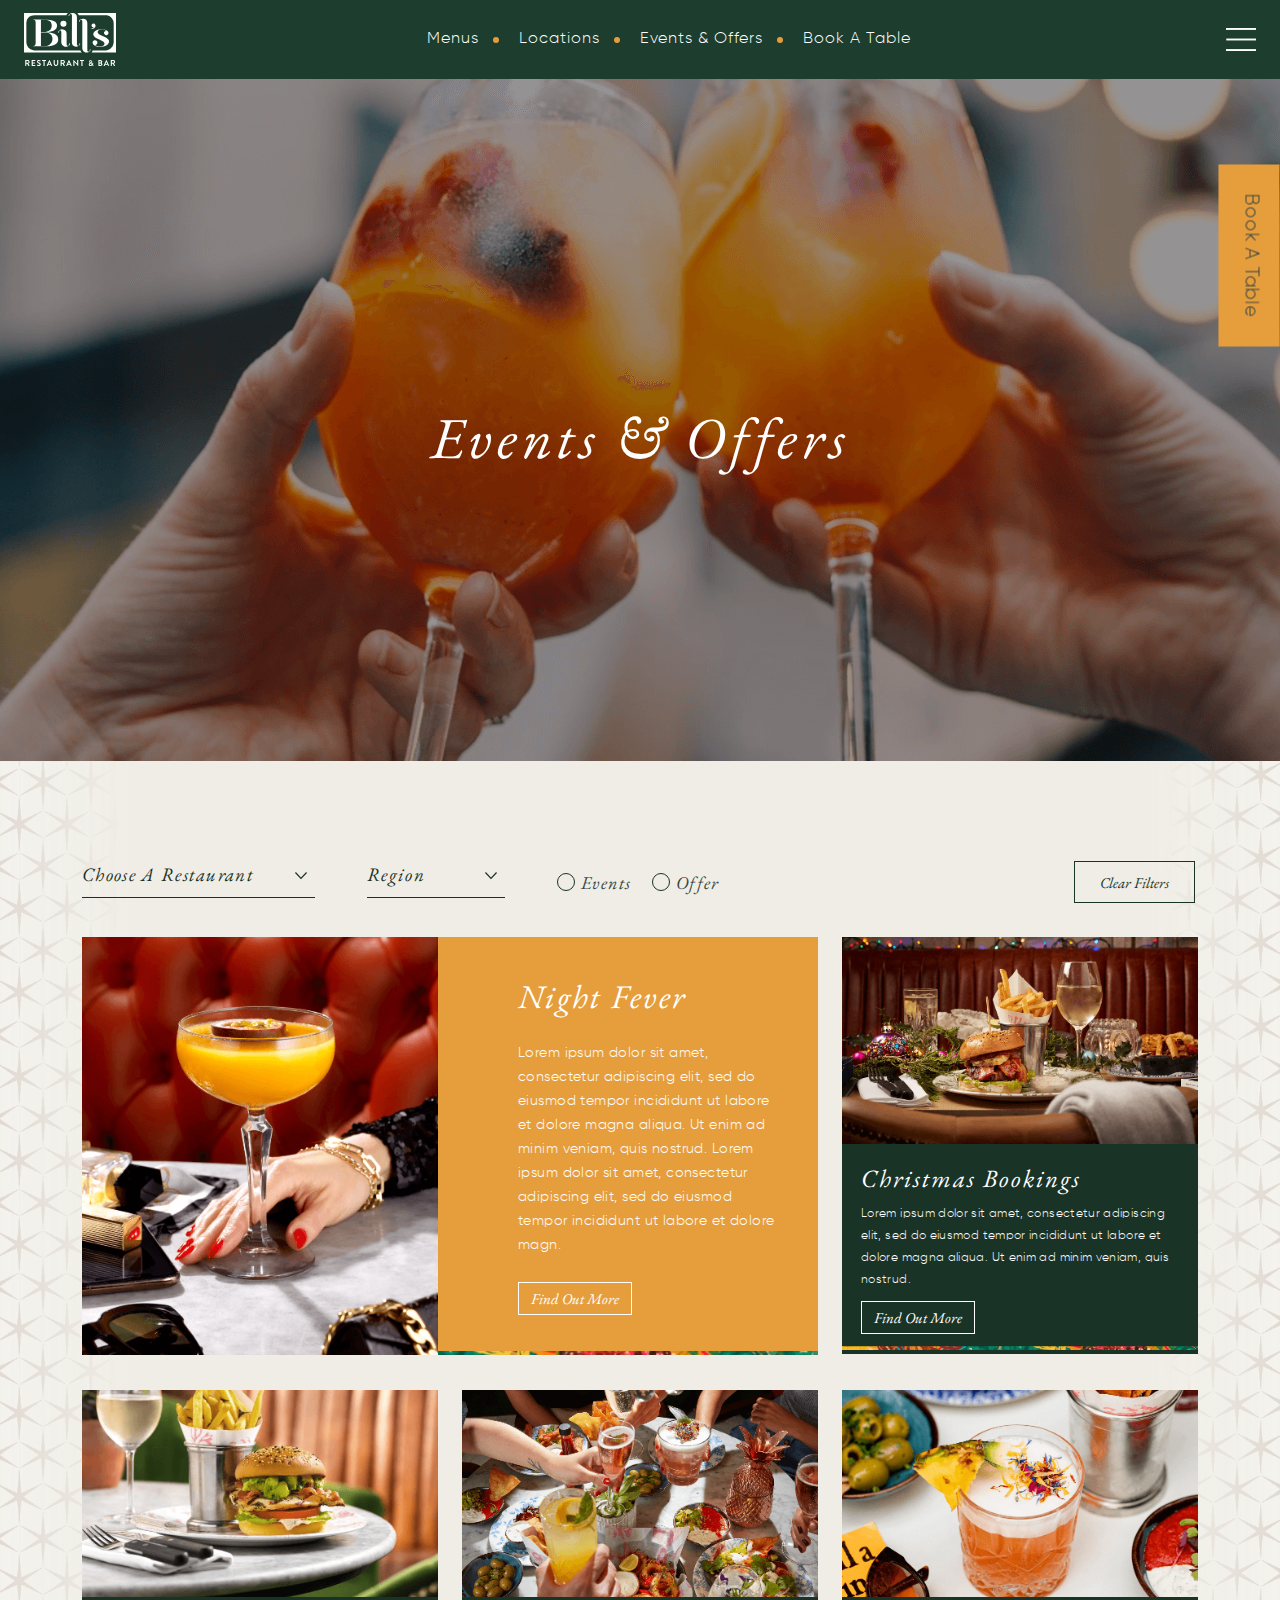
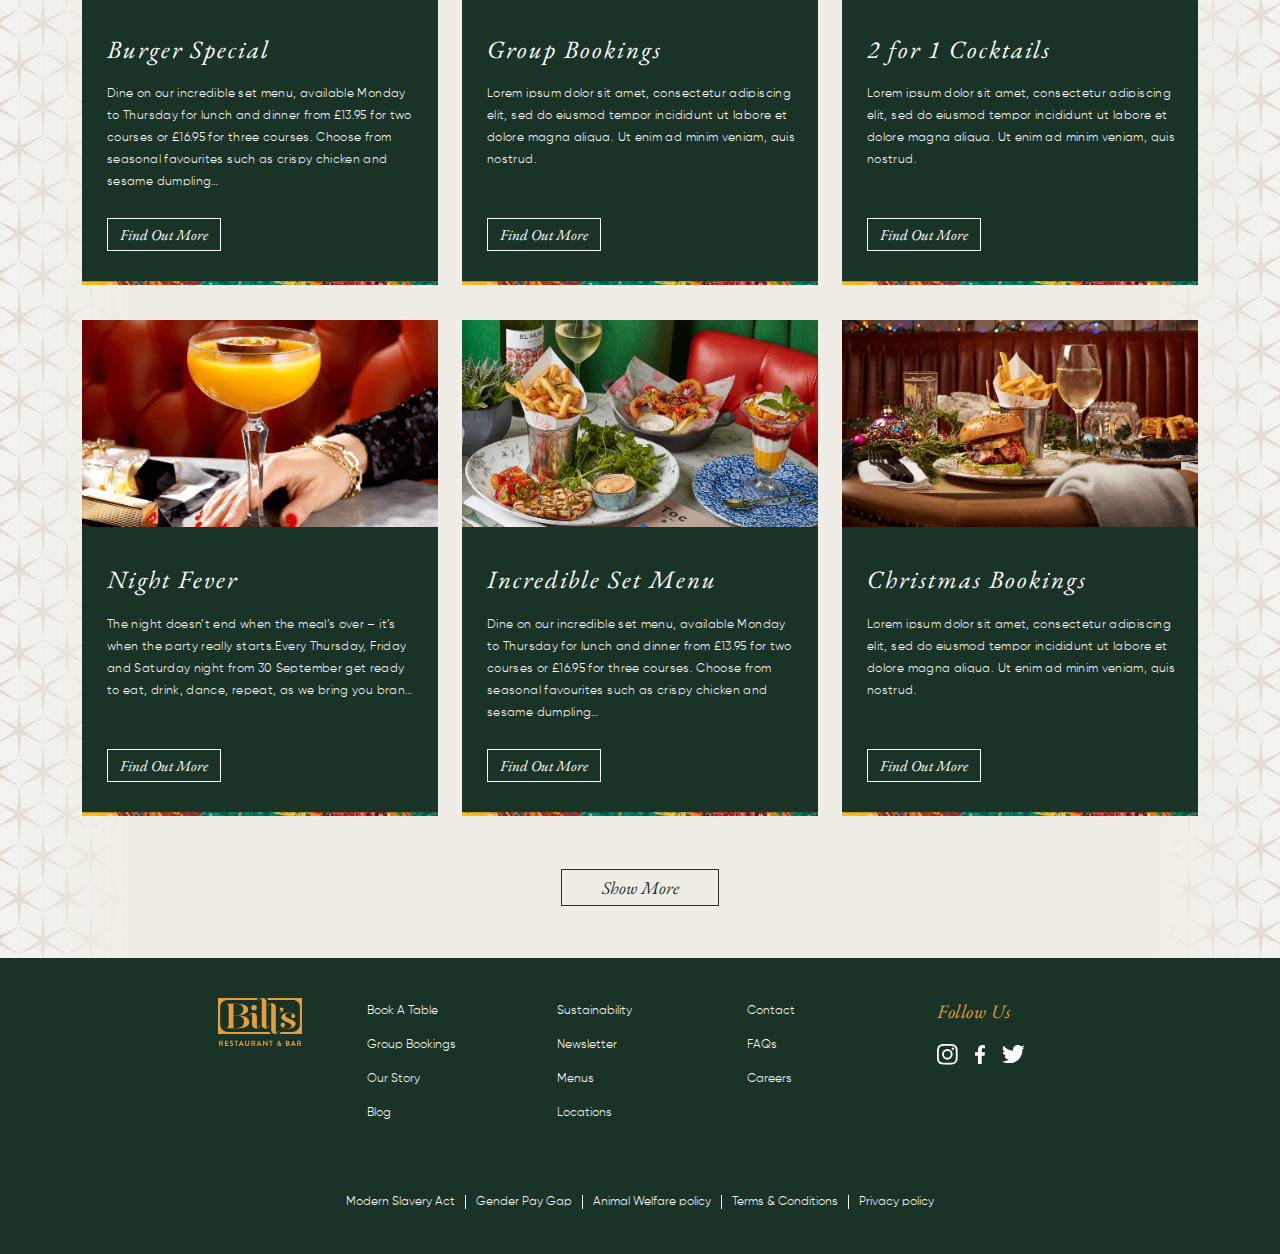
==== commit 9b60f942: "event -offer" ====
--- a/events-offers.html
+++ b/events-offers.html
@@ -23,7 +23,7 @@
 					<div class="col-12 col-sm-12 col-md-12  col-lg-12">
 						<nav id="navbar_top" class="navbar navbar-light bg-light fixed-top ">
 							<div class="container-fluid">
-								<a class="navbar-brand" href="javascript:void(0)"><img src="images/logo-header.svg" alt="" /></a>
+								<a class="navbar-brand" href="index.html"><img src="images/logo-header.svg" alt="" /></a>
 								<ul class="custom-nav">
 									<li> <a href="javascript:void(0)">Menus</a></li>
 									<li> <a href="javascript:void(0)">Locations</a></li>
@@ -115,155 +115,184 @@
 		</div>
 	</section>
 	<div class="wrapper">
-		<section class="what-at-bill">
-			<div class="heading">
-				<h2>What’s on at Bill’s</h2>
-				<p>Fantastic daily offers &#38; events!</p>
-			</div>
-			<div class="container">
-				<div class="row">
-					<div class="col-12">
-						<div class="card">
-							<div class="row align-items-center ">
-								<div class="col-12 col-sm-4 col-md-6 col-lg-5">
-									<div class="img-box">
-										<img src="images/night-efver-img.png" alt="" />
-									</div>
-								</div>
-								<div class="col-12 col-sm-4 col-md-6 col-lg-7">
-									<div class="inner">
-										<div class="title">Night Fever</div>
-										<div class="dec">
-											The night doesn’t end when the meal’s over – it’s when the party really starts. Every Thursday, Friday and Saturday night from 30 September get ready to eat, drink, dance, repeat, as we bring you bran…
+		<section class="event-offers-section">
+			<form class="comm-form" action="">
+				<div class="container">
+					<div class="row">
+						<div class="col-12 col-sm-12 col-md-12 col-lg-12">
+							<div class="mb-3 row">
+								<div class="col-12 col-sm-3 col-md-8 col-lg-4 col-xl-3">
+									<select class="form-select form-select-lg mb-3" aria-label=".form-select-lg example">
+										<option selected>Choose A Restaurant</option>
+										<option value="1">A Restaurant</option>
+										<option value="2">B Restaurant</option>
+										<option value="3">C Restaurant</option>
+									</select>
+									<span class="bor-bottom"></span>
+								</div>
+								<div class="col-12 col-sm-2 col-md-4 col-lg-3 col-xl-2">
+									<select class="form-select form-select-lg mb-3" aria-label=".form-select-lg example">
+										<option selected>Region</option>
+										<option value="1">A Restaurant</option>
+										<option value="2">B Restaurant</option>
+										<option value="3">C Restaurant</option>
+									</select>
+									<span class="bor-bottom"></span>
+								</div>
+								<div class="col-12 col-sm-5 col-md-10 col-lg-3 col-xl-5">
+									<div class="form-check form-check-inline">
+										<input class="form-check-input" type="radio" name="flexRadioDefault" id="flexRadioDefault1">
+										<label class="form-check-label" for="flexRadioDefault1">
+											Events
+										</label>
+									</div>
+									<div class="form-check form-check-inline">
+										<input class="form-check-input" type="radio" name="flexRadioDefault" id="flexRadioDefault2" >
+										<label class="form-check-label" for="flexRadioDefault2">
+											Offer
+										</label>
+									</div>
+								</div>
+								<div class="col-12 col-sm-2 col-md-2 col-lg-2 col-xl-2">
+									<button class="btn"><span>Clear Filters</span></button>
+								</div>
+							</div>
+						</div>
+					</div>
+				</div>
+			</form>
+			<div class="box-section">
+				<div class="container">
+					<div class="row large">
+						<div class="col-12 col-sm-8 col-md-12 col-lg-8">
+							<div class="large-box">
+								<div class="row  align-items-center">
+									<div class="col-12 col-sm-6 col-md-6 col-lg-6">
+										<img src="images/night-fever-img.png" alt="" />
+									</div>
+									<div class="col-12 col-sm-6 col-md-6 col-lg-6">
+										<div class="inner">
+											<h2>Night Fever</h2>
+											<p>
+												Lorem ipsum dolor sit amet, consectetur adipiscing elit, sed do eiusmod tempor incididunt ut labore et dolore magna aliqua. Ut enim ad minim veniam, quis nostrud. Lorem ipsum dolor sit amet, consectetur adipiscing elit, sed do eiusmod tempor incididunt ut labore et dolore magn.
+											</p>
+											<a href="javascript:void(0)" class="btn"><span>Find Out More</span></a>
 										</div>
-										<a class="btn" href="javascript:void(0)"><span>Find Out More</span></a>
-									</div>
-								</div>
-							</div>
-						</div>
-						<div class="card">
-							<div class="row align-items-center">
-								<div class="col-12 col-sm-4 col-md-6 col-lg-5">
-									<div class="img-box">
-										<img src="images/night-efver-img.png" alt="" />
-									</div>
-								</div>
-								<div class="col-12 col-sm-4 col-md-6 col-lg-7">
-									<div class="inner">
-										<div class="title">Incredible Set Menu</div>
-										<div class="dec">
-											Dine on our incredible set menu, available Monday to Thursday for lunch and dinner from £13.95 for two courses or £16.95 for three courses. Choose from seasonal favourites such as crispy chicken and sesame dumpling…
-										</div>
-										<a class="btn" href="javascript:void(0)"><span>Find Out More</span></a>
-									</div>
-								</div>
-							</div>
-						</div>
-						<div class="card">
-							<div class="row align-items-center">
-								<div class="col-12 col-sm-4 col-md-6 col-lg-5">
-									<div class="img-box">
-										<img src="images/christmas-Bookings-img.png" alt="" />
-									</div>
-								</div>
-								<div class="col-12 col-sm-4 col-md-6 col-lg-7">
-									<div class="inner">
-										<div class="title">Christmas Bookings</div>
-										<div class="dec">
-											Lorem ipsum dolor sit amet, consectetur adipiscing elit, sed do eiusmod tempor incididunt ut labore et dolore magna aliqua. Ut enim ad minim veniam, quis nostrud.
-										</div>
-										<a class="btn" href="javascript:void(0)"><span>Find Out More</span></a>
-									</div>
+									</div>
+								</div>
+							</div>
+						</div>
+						<div class="col-12 col-sm-4 col-md-12 col-lg-4">
+							<div class="box">
+								<img src="images/christmas-bookings.png" alt="" />
+								<div class="inner">
+									<div class="title">Christmas Bookings</div>
+									<p>
+										Lorem ipsum dolor sit amet, consectetur adipiscing elit, sed do eiusmod tempor incididunt ut labore et dolore magna aliqua. Ut enim ad minim veniam, quis nostrud.
+									</p>
+									<a href="javascript:void(0)" class="btn"><span>Find Out More</span></a>
 								</div>
 							</div>
 						</div>
 					</div>
-				</div>
 					<div class="row">
-						<div class="col-12">
-							<div class="view-all-section">
-								<a class="btn large" href="javascript:void(0)"><span>View All</span></a>
-							</div>
-						</div>
+						<div class="col-12 col-sm-4 col-md-6 col-lg-4">
+							<div class="box">
+								<img src="images/burger-special-img.png" alt="" />
+								<div class="inner">
+									<div class="title">Burger Special</div>
+									<p>
+										Dine on our incredible set menu, available Monday to Thursday for lunch and dinner from £13.95 for two courses or £16.95 for three courses. Choose from seasonal favourites such as crispy chicken and sesame dumpling…
+									</p>
+									<a href="javascript:void(0)" class="btn"><span>Find Out More</span></a>
+								</div>
+							</div>
+						</div>
+						<div class="col-12 col-sm-4 col-md-6 col-lg-4">
+							<div class="box">
+								<img src="images/group-bookings-img.png" alt="" />
+								<div class="inner">
+									<div class="title">Group Bookings</div>
+									<p>
+										Lorem ipsum dolor sit amet, consectetur adipiscing elit, sed do eiusmod tempor incididunt ut labore et dolore magna aliqua. Ut enim ad minim veniam, quis nostrud.
+									</p>
+									<a href="javascript:void(0)" class="btn"><span>Find Out More</span></a>
+								</div>
+							</div>
+						</div>
+						<div class="col-12 col-sm-4 col-md-6 col-lg-4">
+							<div class="box">
+								<img src="images/2-1-cocktails-img.png" alt="" />
+								<div class="inner">
+									<div class="title">2 for 1 Cocktails</div>
+									<p>
+										Lorem ipsum dolor sit amet, consectetur adipiscing elit, sed do eiusmod tempor incididunt ut labore et dolore magna aliqua. Ut enim ad minim veniam, quis nostrud.
+									</p>
+									<a href="javascript:void(0)" class="btn"><span>Find Out More</span></a>
+								</div>
+							</div>
+						</div>
+
+						<div class="col-12 col-sm-4 col-md-6 col-lg-4">
+							<div class="box">
+								<img src="images/night-fevers-img.png" alt="" />
+								<div class="inner">
+									<div class="title">Night Fever</div>
+									<p>
+										The night doesn’t end when the meal’s over – it’s when the party really starts.Every Thursday, Friday and Saturday night from 30 September get ready to eat, drink, dance, repeat, as we bring you bran…
+									</p>
+									<a href="javascript:void(0)" class="btn"><span>Find Out More</span></a>
+								</div>
+							</div>
+						</div>
+						<div class="col-12 col-sm-4 col-md-6 col-lg-4">
+							<div class="box">
+								<img src="images/incredible-set-menu-img.png" alt="" />
+								<div class="inner">
+									<div class="title">Incredible Set Menu</div>
+									<p>
+										Dine on our incredible set menu, available Monday to Thursday for lunch and dinner from £13.95 for two courses or £16.95 for three courses. Choose from seasonal favourites such as crispy chicken and sesame dumpling…
+									</p>
+									<a href="javascript:void(0)" class="btn"><span>Find Out More</span></a>
+								</div>
+							</div>
+						</div>
+						<div class="col-12 col-sm-4 col-md-6 col-lg-4">
+							<div class="box">
+								<img src="images/christmas-bookings.png" alt="" />
+								<div class="inner">
+									<div class="title">Christmas Bookings</div>
+									<p>
+										Lorem ipsum dolor sit amet, consectetur adipiscing elit, sed do eiusmod tempor incididunt ut labore et dolore magna aliqua. Ut enim ad minim veniam, quis nostrud.
+									</p>
+									<a href="javascript:void(0)" class="btn"><span>Find Out More</span></a>
+								</div>
+							</div>
+						</div>
+						
 					</div>
-			</div>
+					<div class="row"></div>
+				</div>
+			</div>
+			
 		</section>
-		<section class="discover-our-menus">
-			<div class="container-fluid">
-				<div class="row">
-					<div class="col-12 col-sm-4 col-md-4 col-lg-4">
-						<div class="dis-box">
-							<img src="images/all-day-img.png" alt="" />
-							<div class="inner">
-									<div class="title"></div>
-									<div class="sub-title"></div>
-								<div class="info">
-									<a href="javascript:void(0)">	<span>All Day</span></a>
-								</div>
-							</div>
-						</div>
+		<div class="container">
+			<div class="row">
+				<div class="col-12">
+					<div class="view-all-section">
+						<a class="btn large" href="javascript:void(0)"><span>Show More</span></a>
 					</div>
-					<div class="col-12 col-sm-4 col-md-4 col-lg-4">
-						<div class="dis-box">
-							<img src="images/dinner-img.png" alt="" />
-							<div class="inner">
-									<div class="title">Discover Our Menus</div>
-									<div class="sub-title">Fantastic food & drinks</div>
-								<div class="info">
-									<a href="javascript:void(0)">	<span>Dinner</span></a>
-								</div>
-							</div>
-						</div>
-					</div>
-					<div class="col-12 col-sm-4 col-md-4 col-lg-4">
-						<div class="dis-box">
-							<img src="images/set-menu-img.png" alt="" />
-							<div class="inner">
-									<div class="title"></div>
-									<div class="sub-title"></div>
-								<div class="info">
-									<a href="javascript:void(0)">	<span>Set Menu</span></a>
-								</div>
-							</div>
-						</div>
-					</div>
-				</div>
-			</div>
-		</section>
-		<section class="group-booking">
-			<div class="container">
-				<div class="row align-items-center">
-					<div class="col-12 col-sm-6 col-md-6 col-lg-6">
-						<div class="img-box">
-							<img src="images/group-booking-img.png" alt="" />
-						</div>
-					</div>
-					<div class="col-12 col-sm-6 col-md-6 col-lg-6">
-						<div class="inner">
-							<div class="info">
-							<div class="title">Group Bookings</div>
-								<p>
-									Lorem ipsum dolor sit amet, consectetur adipiscing elit, sed do eiusmod tempor incididunt.
-								</p>
-								<p>
-									Ta labore et dolore magna aliqua. Ut enim ad minim veniam, quis nostrud. Cididunt ut labore et dolore mag.
-								</p>
-								<p>
-									<a href="javascript:void(0)" class="btn"><span>View Offer</span></a>
-								</p>
-							</div>
-						</div>
-					</div>
-				</div>
-			</div>
-		</section>
+				</div>
+			</div>
+			
+		</div>
 	</div>
 <footer>
 	<div class="container">
 		<div class="row justify-content-center">
 			<div class="col-12 col-sm-2 col-md-2 col-lg-2">
 				<div class="footer-logo">
-					<a href="javascript:void(0)">
+					<a href="index.html">
 						<img src="images/footer-logo.svg" alt="" />
 					</a>
 				</div>
@@ -389,12 +418,12 @@
       							  <label for="formGroupExampleInput" class="form-label">Location</label>
       							  <select class="form-select form-select-lg mb-3" aria-label=".form-select-lg example">
       							    <option selected>Bath</option>
-      							    <option value="1">- London</option>
-      							    <option value="2">Chiswick</option>
-      							    <option value="3">Clink Street</option>
-      							    <option value="4">Covent Garden</option>
-      							    <option value="5">Ealing</option>
-      							    <option value="6">Baker Street</option>
+      							    <option value="1" disabled>&nbsp; - London</option>
+      							    <option value="2">&nbsp;Chiswick</option>
+      							    <option value="3">&nbsp;Clink Street</option>
+      							    <option value="4">&nbsp;Covent Garden</option>
+      							    <option value="5">&nbsp;Ealing</option>
+      							    <option value="6">&nbsp;Baker Street</option>
       							  </select>
       							  <span class="bor-bottom"></span>
       							</div>
@@ -407,10 +436,10 @@
 	       	
       	</div>
       </div>
-      <div class="modal-footer">
-        <a href="javascript:void(0)"><img src="images/footer-logo.svg" alt="" /></a>
-        <p>For bookings of 8+ people please enquire here.</p>
-      </div>
+	     <div class="modal-footer">
+	       <p>For bookings of 8+ people please enquire <a href="javascript:void(0)">here.</a></p>
+	       <p>Powered By <a href="javascript:void(0)"><img src="images/opentable-official.svg" alt="" /></a></p>
+	     </div>
     </div>
   </div>
 </div>
--- a/css/stylesheet.css
+++ b/css/stylesheet.css
@@ -8,6 +8,7 @@
 --gray-color:#394640;
 --bg-color:#efede6;
 --date-picker-old-color:#B5751E;
+--gray-bard-color:#757575;
     /* Font/text values */
 --font-family-eb-garamond:EB Garamond;
 --font-family-gilroy: Gilroy;
@@ -181,9 +182,12 @@
 	display: flex;
 }
 header ul.custom-nav li{
-	padding:0px 35px 0px;
+	padding:0px 20px 0px;
 	position: relative;
 
+}
+header ul.custom-nav li:nth-child(1) {
+    padding-left: 0;
 }
 header ul.custom-nav li:before{
 	content: '';
@@ -264,6 +268,7 @@
  	cursor: pointer;
  	background: none;
  	opacity: 0.9;
+  margin: 11px 10px 0px 0px;
  }
   header .offcanvas ul {
      text-align: center;
@@ -340,9 +345,9 @@
      left: 0;
      right: 0;
      margin: 0 auto;
-     width: 85px;
+     width: 55px;
      height: 1px;
-     background: #fff;
+     background:var(--white);
      opacity: 0.1;
  }
  header .offcanvas ul.social-section li {
@@ -490,6 +495,7 @@
 	outline-offset: 0;
 	border:none;
 	box-shadow: none;
+  color: var(--white);
 }
 .section-top .form-section button:hover, .section-top .form-section button:focus, .section-top .form-section button:active:focus{
 	outline: 0;
@@ -844,8 +850,8 @@
 	position: absolute;
 	bottom:-21px;
 	left: 0px;
-	border-bottom: 0.5px solid var(--white);
-	width: 50%;
+	border-bottom: 2px solid var(--gray-bard-color) ;
+	width: 57px;
 	height: 1px;
 	right: 0px;
 	margin: 0 auto;
@@ -853,17 +859,19 @@
 		-moz-transition: all 0.3s;
 	  -o-transition: all 0.3s;
 		transition: all 0.3s;
+    opacity: 0.5;
 }
 .discover-our-menus .dis-box:hover .inner .info a:after{
 	content: '';
 	position: absolute;
 	bottom:-21px;
 	left: 0px;
-	border-bottom: 0.5px solid var(--white);
+	border-bottom: 2px solid var(--white);
 	width:100%;
 	height: 1px;
 	right: 0px;
 	margin: 0 auto;
+  opacity: 0.5;
 }
 .group-booking{
 	background: var(--green-color);
@@ -871,7 +879,7 @@
 }
 .group-booking .inner .title{
 	letter-spacing: 3.2px;
-	color: #E69E3D;
+	color: var(--yellow-color);
 	opacity: 1;
 	font-size: 40px;
 	font-weight: 52px;
@@ -952,7 +960,7 @@
 }
 footer ul li a {
     letter-spacing: 0px;
-    color: #FFFFFF;
+    color: var(--white);
     opacity: 1;
     text-decoration: none;
     font-size: 12px;
@@ -971,7 +979,7 @@
 }
 footer .title{
 	letter-spacing:0.57px;
-	color: #E69E3D;
+	color:var(--yellow-color);
 	opacity: 1;
 	font-size: 19px;
 	font-weight: 25px;
@@ -1009,14 +1017,15 @@
     position: relative;
 }
 .location-arrow:before{
-	content: '';
-	position: absolute;
-	    right: 22px;
-    top: 12px;
-	background: url(../images/location-arrow-icon.svg);
-	background-repeat: no-repeat;
-	width: 30px;
-	height: 30px;
+      content: '';
+      position: absolute;
+      right: 35px;
+      top: 16px;
+      background: url(../images/location-arrow-icon.svg);
+      background-repeat: no-repeat;
+      width: 17px;
+      height: 18px;
+      background-size: cover;
 }
 .book-table-btn{
   position: fixed;
@@ -1043,6 +1052,14 @@
   background: var(--yellow-color);
   color:var(--white);
 }
+.inner-page .book-table-btn{
+  background: var(--yellow-color);
+  color:var(--gray-color);
+}
+.inner-page .book-table-btn:hover{
+  background: var(--black-light);
+  color:var(--white);
+}
 .book-table-popup .modal-dialog.modal-fullscreen {
     width: 99vw;
     margin: 10px auto 0;
@@ -1080,18 +1097,25 @@
     font-size: 16px;
     line-height: 22px;
 }
+.book-table-popup .modal-dialog.modal-fullscreen .modal-content .modal-footer p a{
+  color:var(--white);
+}
 .book-table-popup .modal-dialog.modal-fullscreen .row{
   height: 100%;
     /*min-height: calc(100vh - 7.5rem * 2 - 5.8125rem);*/
-    padding: 10% 0px 10px;
-}
+    padding: 4% 0px 10px;
+}
+/*.book-table-popup .modal-dialog.modal-fullscreen form{
+  height: 100%;
+    min-height: calc(100vh - 7.5rem * 2 - 5.8125rem);
+}*/
 .book-table-popup .modal-dialog.modal-fullscreen .modal-content label {
     letter-spacing: 1.52px;
     color: var(--white);
     opacity: 1;
     font-size: 19px;
     text-align: left;
-    padding: 0;
+    padding:0px 0px 22px 0px;
     margin: 0;
     font-weight: var(--font-weight-normal);
     font-style: var(--font-style-italic);
@@ -1112,8 +1136,7 @@
     appearance: none;
      background:var(--black-light) url("../images/arrow_down_icon.svg");
   background-repeat: no-repeat;
-    background-position-x: 103%;
-    background-position-y:7px;
+
     position: relative;
     letter-spacing: 2.32px;
     color:var(--white);
@@ -1123,6 +1146,21 @@
     font-family: var(--font-family-eb-garamond);
     font-size: 21px;
     padding-left: 0px;
+    background-position: right;
+    background-position-x: 105%;
+   /* background-repeat: no-repeat;
+        background-position: right;
+        padding-right: 0px;*/
+ /*       background-position-x: 105%;
+            background-position-y: 6px;*/
+}
+.book-table-popup .modal-dialog.modal-fullscreen .modal-content .date .form-control {
+  background:var(--black-light) url("../images/icon-feather-calendar.svg");
+  background-repeat: no-repeat;
+  background-position: right;
+}
+.book-table-popup .modal-dialog.modal-fullscreen .modal-content .mb-3 {
+    margin-bottom: 4px !important;
 }
 .book-table-popup .modal-dialog.modal-fullscreen .modal-content .mb-3 span.bor-bottom, .book-table-popup .modal-dialog.modal-fullscreen .modal-content .mb-3 span.bor-bottom{
   border-bottom:0.5px solid var(--white);
@@ -1147,7 +1185,7 @@
     width: 161px;
     border: 1px solid var(--white);
     height: 48px;
-    margin: 20px auto 0px ;
+    margin: 48px auto 0px;
     display: flex;
     justify-content: center;
     color: var(--white);
@@ -1167,7 +1205,323 @@
 }
 section.top-header {
     padding: 79px 0px 0px;
-}
+    background: url(../images/events-offers-banner.png);
+    background-repeat: no-repeat;
+    background-size: cover;
+    min-height: 682px;
+  position: relative;
+  margin-top: 79px;
+  background-position: center;
+}
+section.top-header .container{
+  position: relative;
+}
+section.top-header:before {
+    content: '';
+    position: absolute;
+    top: 0;
+    bottom: 0;
+    left: 0;
+    right: 0;
+    background: var(--black) 0% 0% no-repeat padding-box;
+    opacity: 0.4;
+}
+section.top-header .row {
+  min-height: calc(100vh - 7.5rem * 2 - 5.8125rem);
+}
+section.top-header h1{
+  color:var(--white);
+  opacity: 1;
+  letter-spacing: 4.64px;
+  font-weight: var(--font-weight-normal);
+  font-style: var(--font-style-italic);
+  font-family: var(--font-family-eb-garamond);
+  font-size: 58px;
+  text-align: center;
+}
+
+.section-top .form-section .col-12.col-sm-4.col-md-4.col-lg-5 {
+    width: 35.666667%;
+}
+.book-table-popup .modal-dialog.modal-fullscreen .modal-content .form-select option[disabled] {
+    color: var(--yellow-color);
+}
+.book-table-popup .modal-dialog.modal-fullscreen .modal-content .modal-body {
+    overflow: inherit;
+}
+.what-at-bill .card .inner .dec p {
+    padding: 0;
+    margin: 0;
+}
+
+
+.comm-form .form-select, .comm-form .form-control {
+    border-radius: 0px;
+    height:auto;
+    background: transparent;
+    border: none;
+    /*border-bottom: 1px solid var(--white);*/
+    width: 100% !important;
+    box-shadow: none;
+    outline: none;
+    -moz-appearance: none;
+    -webkit-appearance: none;
+    appearance: none;
+     background: url("../images/arrow_down_gray_icon.svg");
+  background-repeat: no-repeat;
+    background-position-x: 103%;
+    background-position-y:7px;
+    position: relative;
+    letter-spacing:1.32px;
+    color:var(--black-light);
+    opacity: 1;
+    font-weight: var(--font-weight-normal);
+    font-style: var(--font-style-italic);
+    font-family: var(--font-family-eb-garamond);
+    font-size:19px;
+    padding-left: 0px;
+    padding-top: 0px;
+    padding-bottom: 0px;
+        padding-bottom: 0px;
+        background-position: top right;
+        margin-bottom: 7px !important;
+}
+.comm-form .mb-3 span.bor-bottom, .comm-form .mb-3 span.bor-bottom{
+  border-bottom:0.5px solid var(--black-light);
+      width: 100%;
+      height: 1px;
+      display: block;
+}
+.comm-form .col-12 .mb-3.row .col-12 {
+    padding-right: 40px;
+}
+.comm-form .col-12 .mb-3.row .col-12:last-child {
+    padding-right:15px;
+}
+.comm-form .form-check input[type="radio"] {
+    width: 18px;
+    height: 18px;
+    border-color:var(--black-light);
+    background: transparent !important;
+}
+.comm-form .form-check {
+    margin-top: 8px;
+}
+.comm-form .form-check label.form-check-label {
+    letter-spacing: 1.44px;
+    color:var(--gray-color);
+    opacity: 1;
+    font-size: 18px;
+    font-weight: var(--font-weight-normal);
+    font-style: var(--font-style-italic);
+    font-family: var(--font-family-eb-garamond);
+}
+.comm-form .form-check input[type="radio"]:checked {
+    background: var(--gray-color) !important;
+    border-color: var(--gray-color) !important;
+    box-shadow: none;
+}
+.comm-form button.btn {
+    width: 121px;
+    height: 42px;
+    float: right;
+}
+.event-offers-section .box-section{
+  padding: 18px 0px;
+}
+.event-offers-section .box-section .large-box{
+    background:var(--yellow-color);
+    margin-bottom: 35px;
+    position: relative;
+}
+.event-offers-section .box-section .large-box:after {
+    content: '';
+    position: absolute;
+    bottom: 0px;
+    left: 0px;
+    width: 100%;
+    height: 4px;
+    background: url(../images/box-bottom-border.png);
+    background-position: center;
+    background-repeat: no-repeat;
+    background-size: cover;
+}
+.event-offers-section .box-section .large-box img {
+    z-index: 1;
+    position: relative;
+}
+.event-offers-section .box-section .large-box .inner {
+    padding: 0px 36px 0px 56px;
+}
+
+.event-offers-section .box-section .large-box .inner p {
+    color: var(--white);
+    letter-spacing: 0.42px;
+    font-size: 14px;
+    line-height: 24px;
+    padding: 0;
+    margin: 0;
+    font-weight: var(--font-weight-normal);
+}
+.event-offers-section .box-section .large-box .inner h2 {
+    font-size: 33px;
+    color: var(--white);
+    font-weight: var(--font-weight-normal);
+    font-style: var(--font-style-italic);
+    font-family: var(--font-family-eb-garamond);
+    letter-spacing: 2px;
+    padding: 0px 0px 25px;
+    margin: 0;
+}
+.event-offers-section .box-section .large-box .inner a.btn {
+    border-color: var(--white);
+    color: var(--white);
+    margin-top: 25px;
+}
+.event-offers-section .box-section .large-box .inner a.btn:hover, .event-offers-section .box-section .large-box .inner a.btn:focus, .event-offers-section .box-section .large-box .inner a.btn:active:focus {
+    border-color: var(--black-light);
+}
+.event-offers-section .box-section .box .inner {
+    padding: 34px 22px 34px 25px;
+    display: flex;
+    color: #fff;
+    flex-wrap: wrap;
+    position: relative;
+}
+.event-offers-section .box-section .box .inner:after{
+  content: '';
+  position: absolute;
+  bottom: 0px;
+  left: 0px;
+  width: 100%;
+  height:4px;
+  background: url(../images/box-bottom-border.png);
+  background-position: center;
+  background-repeat: no-repeat;
+  background-size: cover;
+}
+
+.event-offers-section .box-section .box .inner p {
+    color: var(--white);
+    letter-spacing: 0.36px;
+    font-size: 12px;
+    line-height: 22px;
+    padding: 0;
+    margin: 0;
+    font-weight: var(--font-weight-normal);
+        min-height: 110px;
+}
+.event-offers-section .box-section .box .inner .title {
+    font-size: 25px;
+    color: var(--white);
+    font-weight: var(--font-weight-normal);
+    font-style: var(--font-style-italic);
+    font-family: var(--font-family-eb-garamond);
+    letter-spacing: 2px;
+    padding: 0px 0px 15px;
+    margin: 0;
+}
+.event-offers-section .box-section .box .inner a.btn {
+    border-color: var(--white);
+    color: var(--white);
+    margin-top: 25px;
+}
+.event-offers-section .box-section .box .inner a.btn:hover, .event-offers-section .box-section .box .inner a.btn:focus, .event-offers-section .box-section .box .inner a.btn:active:focus {
+    border-color: var(--yellow-color);
+}
+.event-offers-section .box-section .box .inner a.btn:hover::before, .event-offers-section .box-section .box .inner a.btn:focus::before, .event-offers-section .box-section .box .inner a.btn:active:focus::before {
+    background: var(--yellow-color);
+}
+.event-offers-section .box-section .box{
+  background: var(--black-light);
+     min-height: 93%;
+  margin-bottom: 35px;
+}
+.event-offers-section .box-section .large .box p {
+    min-height: 69px;
+}
+
+
+.promo-popup .modal-header {
+    margin: 0;
+    padding: 0;
+    border: none;
+    position: relative;
+}
+.promo-popup .modal-content {
+    border-radius: 0px;
+}
+.promo-popup .modal-body {
+    padding: 0;
+    margin: 0;
+    overflow: inherit;
+}
+.promo-popup .modal-header button.btn-close {
+    position: absolute;
+    right: 12px;
+    top: 12px;
+    z-index: 1;
+    margin: 0;
+    padding: 0;
+    width: 20px;
+    height: 20px;
+}
+.promo-popup .modal-body .card {
+    border: none;
+    border-radius: 0px;
+}
+.promo-popup .modal-body .card .title {
+    letter-spacing: 2.8px;
+    color: var(--black-light);
+    opacity: 1;
+    line-height: 45px;
+    font-size: 35px;
+    font-weight: var(--font-weight-normal);
+    font-style: var(--font-style-italic);
+    font-family: var(--font-family-eb-garamond);
+}
+.promo-popup .modal-body .card .dec {
+    letter-spacing: 0.48px;
+    font-size: 16px;
+    color: var(--black-light);
+    line-height: 24px;
+    font-weight: var(--font-weight-normal);
+    padding: 20px 0px;
+}
+.promo-popup .modal-body .card .dec p {
+    margin: 0;
+    padding: 0;
+}
+.promo-popup .modal-body .card .inner {
+    padding:0px 19px 10px 24px;
+}
+.modal-header button.btn-close:hover, 
+.modal-header button.btn-close:focus{
+  outline: none;
+  border: none;
+  box-shadow: none;
+}
+.book-table-popup .modal-dialog.modal-fullscreen .modal-content .modal-footer p:last-child {
+    font-size: 11px;
+    line-height: 22px;
+    letter-spacing: 0.33px;
+        padding: 14px 0px;
+}
+.book-table-popup .modal-dialog.modal-fullscreen .modal-content .modal-footer p:last-child a{
+  margin-left: 10px;
+}
+.offcanvas .offcanvas-body {
+    overflow-y: inherit;
+}
+/* Chrome only: */
+@supports (-moz-appearance:none) {
+  .book-table-popup .modal-dialog.modal-fullscreen .modal-content .form-select, .book-table-popup .modal-dialog.modal-fullscreen .modal-content .form-control {
+    background-position-x: 100%;
+  }
+}
+
+
+
 /*label{margin-left: 20px;}*/
 
 /* Large desktops and laptops */
@@ -1177,6 +1531,23 @@
 	}
 
 }
+@media (max-width: 1388px) { 
+ .event-offers-section .box-section .large .box .inner .title {
+     padding-bottom: 6px;
+ }
+ .event-offers-section .box-section .large .box .inner {
+     padding: 16px 19px;
+ }
+ .event-offers-section .box-section .large .box {
+     min-height: 92%;
+ }
+ .event-offers-section .box-section .large .box p {
+     min-height: 69px;
+ }
+ .event-offers-section .box-section .large .box .inner a.btn {
+     margin-top: 10px;
+ }
+}
 @media (max-width: 1366px) { 
 	header .offcanvas ul.navbar-nav li a{
 		padding:5px 0;
@@ -1188,6 +1559,23 @@
 
 /* Landscape tablets and medium desktops */
 @media (min-width: 992px) and (max-width: 1199px) {
+    .promo-popup .modal-body .card img {
+        width: 100%;
+    }
+    .promo-popup .modal-body .card .inner {
+        padding: 20px 19px 30px 24px ;
+    }
+    .promo-popup .modal-header button.btn-close {
+        background-color: var(--white);
+        padding: 7px ;
+        opacity: 1;
+        border-radius: 0px;
+        top:0px;
+        right: 0px;
+    }
+  .section-top .form-section .col-12.col-sm-4.col-md-4.col-lg-5 {
+      width: 28.666667%;
+  }
 	header .offcanvas ul.navbar-nav li a{
 		font-size: 25px;
 		    padding: 0.5rem	0px;
@@ -1207,14 +1595,79 @@
   .book-table-popup .modal-dialog.modal-fullscreen .modal-content .form-select, .book-table-popup .modal-dialog.modal-fullscreen .modal-content .form-control{
     font-size: 14px;
   }
+  section.top-header {
+     background-position: center;
+     min-height: 572px;
+  }
+  section.top-header .row {
+      min-height: calc(100vh - 7.5rem * 2 - 11.813rem);
+  }
+  .event-offers-section .box-section .box .inner {
+      padding: 6px 16px;
+  }
+  .event-offers-section .box-section .box .inner .title {
+      font-size: 22px;
+      padding: 0;
+      margin: 0;
+  }
+  .event-offers-section .box-section .box .inner p{
+    min-height: 120px
+  }
+  .event-offers-section .box-section .large-box .inner {
+      padding: 0px 0px 0px 6px;
+  }
+  .event-offers-section .box-section .box {
+      min-height: 94%;
+  }
+  .event-offers-section .box-section .box .inner a.btn {
+      margin-top: 10px;
+  }
+  .event-offers-section .box-section .large-box .inner h2{
+      padding: 0px 0px 13px;
+  }
+  .event-offers-section .box-section .large-box .inner a.btn {
+      margin-top: 16px;
+  }
+  .event-offers-section .box-section .large .box .inner {
+      padding: 6px 16px;
+  }
+  .event-offers-section .box-section .large .box .inner .title {
+      padding-bottom: 0px;
+      font-size: 22px;
+  }
+  .event-offers-section .box-section .box .inner p{
+    line-height: 20px;
+  }
+  .event-offers-section .box-section .large .box p {
+      min-height: 69px;
+  }
+  .event-offers-section .box-section .large .box {
+      min-height: 91%;
+  }
 }
 
 /* Portrait tablets and small desktops */
 @media (min-width: 768px) and (max-width: 991px) {
-
-	header ul.custom-nav li {
+  promo-popup .modal-body .card img {
+          width: 100%;
+      }
+      .promo-popup .modal-body .card .inner {
+          padding: 20px 19px 30px 24px ;
+      }
+      .promo-popup .modal-header button.btn-close {
+          background-color: var(--white);
+          padding: 7px ;
+          opacity: 1;
+          border-radius: 0px;
+          top:0px;
+          right: 0px;
+      }
+  .section-top .form-section .col-12.col-sm-4.col-md-4.col-lg-5 {
+      width: 33.33333333%;
+  }
+/*	header ul.custom-nav li {
 	    padding: 0px 23px 0px;
-	}
+	}*/
 	header .offcanvas ul.navbar-nav li a{
 		font-size: 25px;
 		    padding: 0.5rem	0px;
@@ -1259,17 +1712,71 @@
 	   		padding-bottom: 10px;
 	   	}
       .book-table-popup .modal-dialog.modal-fullscreen .row {
-          padding-top: 18%;
+          padding-top: 7%;
           min-height: inherit;
       }
       .book-table-popup .modal-dialog.modal-fullscreen .modal-content .col-12{
         padding: 22px;
       }
+        .event-offers-section .box-section .large .box img{
+          width: 100%;
+        }
+        .event-offers-section .box-section .large .box p {
+            min-height: inherit;
+        }
+        .event-offers-section .box-section .large .box {
+            min-height: auto;
+        }
+        section.top-header{
+          min-height: 502px;
+        }
+        section.top-header .row {
+            min-height: calc(100vh - 7.5rem * 2 - 15.813rem);
+        }
+        .comm-form .col-12 .mb-3.row .col-12 {
+            padding-right: 15px;
+        }
+        .comm-form .form-check {
+            margin-top: 18px;
+        }
+        .comm-form button.btn {
+            margin-top: 14px;
+        }
+        .event-offers-section .box-section .large .box .inner {
+            padding: 34px 22px 34px 25px;
+        }
 }
 
 /* Landscape phones and portrait tablets */
 @media (max-width: 767px) {
-
+  .offcanvas .offcanvas-body {
+      overflow-y: auto;
+  }
+  promo-popup .modal-body .card img {
+          width: 100%;
+      }
+      .promo-popup .modal-body .card .inner {
+          padding: 20px 19px 30px 24px ;
+      }
+      .promo-popup .modal-header button.btn-close {
+          background-color: var(--white);
+          padding: 7px ;
+          opacity: 1;
+          border-radius: 0px;
+          top:0px;
+          right: 0px;
+      }
+      .promo-popup .modal-body {
+          padding: 0;
+          margin: 0;
+          overflow-y: auto;
+      }
+  .book-table-popup .modal-dialog.modal-fullscreen .modal-content .modal-body {
+      overflow-y: auto;
+  }
+  .section-top .form-section .col-12.col-sm-4.col-md-4.col-lg-5 {
+      width: 100%;
+  }
 	header ul.custom-nav{
 		display: none;
 	}
@@ -1345,19 +1852,60 @@
   }
   .book-table-popup .modal-dialog.modal-fullscreen .modal-content label{
     font-size: 16px;
+        padding-bottom: 4px ;
   }
   .book-table-popup .modal-dialog.modal-fullscreen .modal-content .form-select, .book-table-popup .modal-dialog.modal-fullscreen .modal-content .form-control{
     font-size: 14px;
   }
   .book-table-popup .modal-dialog.modal-fullscreen .modal-content .form-select, .book-table-popup .modal-dialog.modal-fullscreen .modal-content .form-control {
-    height: 37px;
+    height: auto;
+    /*background-position-x: 103%;*/
+    background-position-x: 100%;
     margin-bottom: 4px !important;
+}
+.book-table-popup .modal-dialog.modal-fullscreen .modal-content .mb-3 {
+     margin-bottom: 1rem !important; 
 }
   .book-table-popup .modal-dialog.modal-fullscreen .modal-content .modal-footer p{
     font-size: 12px;
   }
   .book-table-popup .modal-dialog.modal-fullscreen .modal-content .col-12 {
       padding: 0px 18px;
+  }
+  section.top-header h1{
+    font-size: 36px;
+  }
+  section.top-header{
+    min-height: 360px;
+  }
+  section.top-header .row {
+      min-height: 30vh;
+  }
+  .comm-form .col-12 .mb-3.row .col-12 {
+      padding-right: 15px;
+      margin: 10px 0px;
+  }
+  .comm-form button.btn {
+      float: left;
+      width: 100%;
+  }
+  .event-offers-section .box-section .large-box .inner {
+      padding: 36px 36px 36px 56px;
+  }
+  .event-offers-section .box-section .large .box p {
+      min-height: inherit;
+  }
+  .event-offers-section .box-section .large .box .inner {
+      padding: 34px 22px 34px 25px;
+  }
+  .event-offers-section .box-section .box .inner p{
+    min-height: inherit;
+  }
+  .event-offers-section .box-section .large .box .inner a.btn {
+      margin-top: 25px;
+  }
+  .event-offers-section .box-section .box {
+      min-height: inherit;
   }
 }
 
--- a/css/datepicker.css
+++ b/css/datepicker.css
@@ -490,9 +490,9 @@
   background-color: #ffffff;
   border: 1px solid #ccc;
   border: 1px solid rgba(0, 0, 0, 0.2);
-  -webkit-border-radius: 5px;
-  -moz-border-radius: 5px;
-  border-radius: 5px;
+  -webkit-border-radius: 0px;
+  -moz-border-radius: 0px;
+  border-radius: 0px;
   -webkit-box-shadow: 0 5px 10px rgba(0, 0, 0, 0.2);
   -moz-box-shadow: 0 5px 10px rgba(0, 0, 0, 0.2);
   box-shadow: 0 5px 10px rgba(0, 0, 0, 0.2);
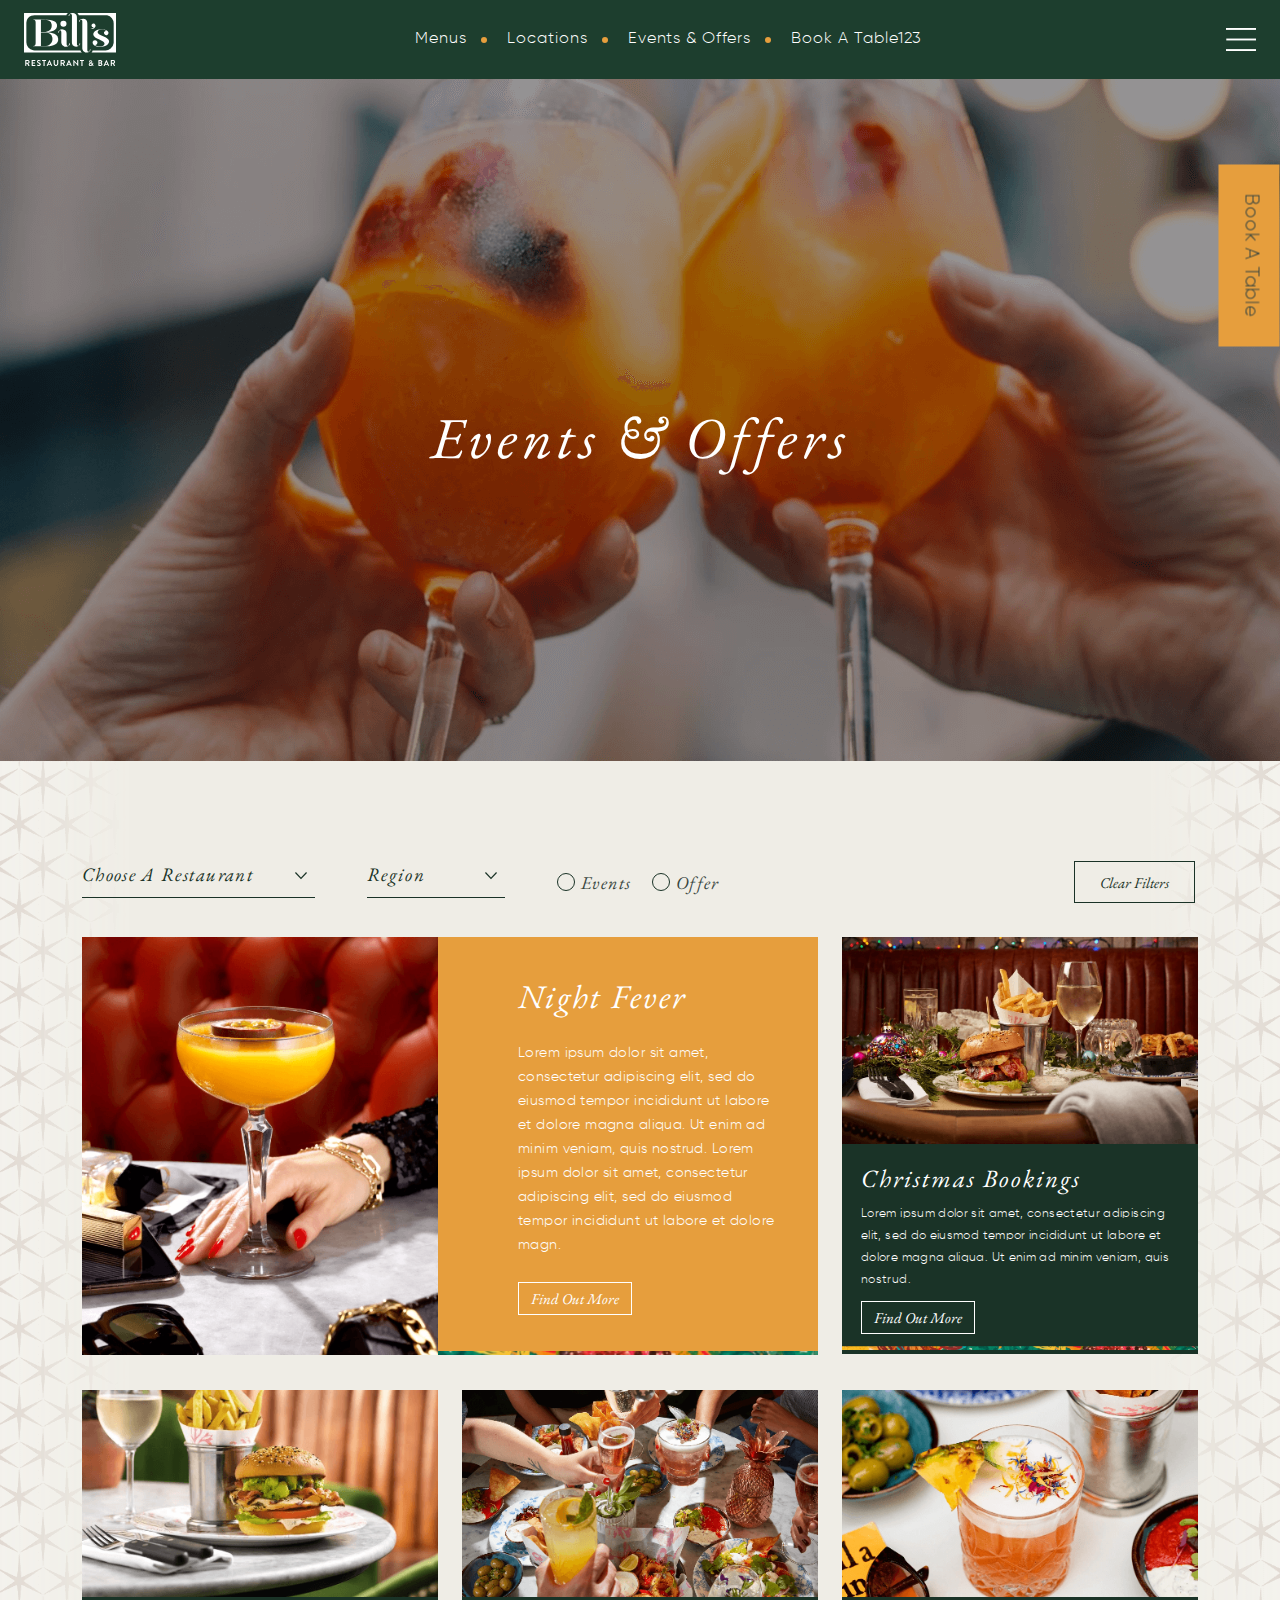
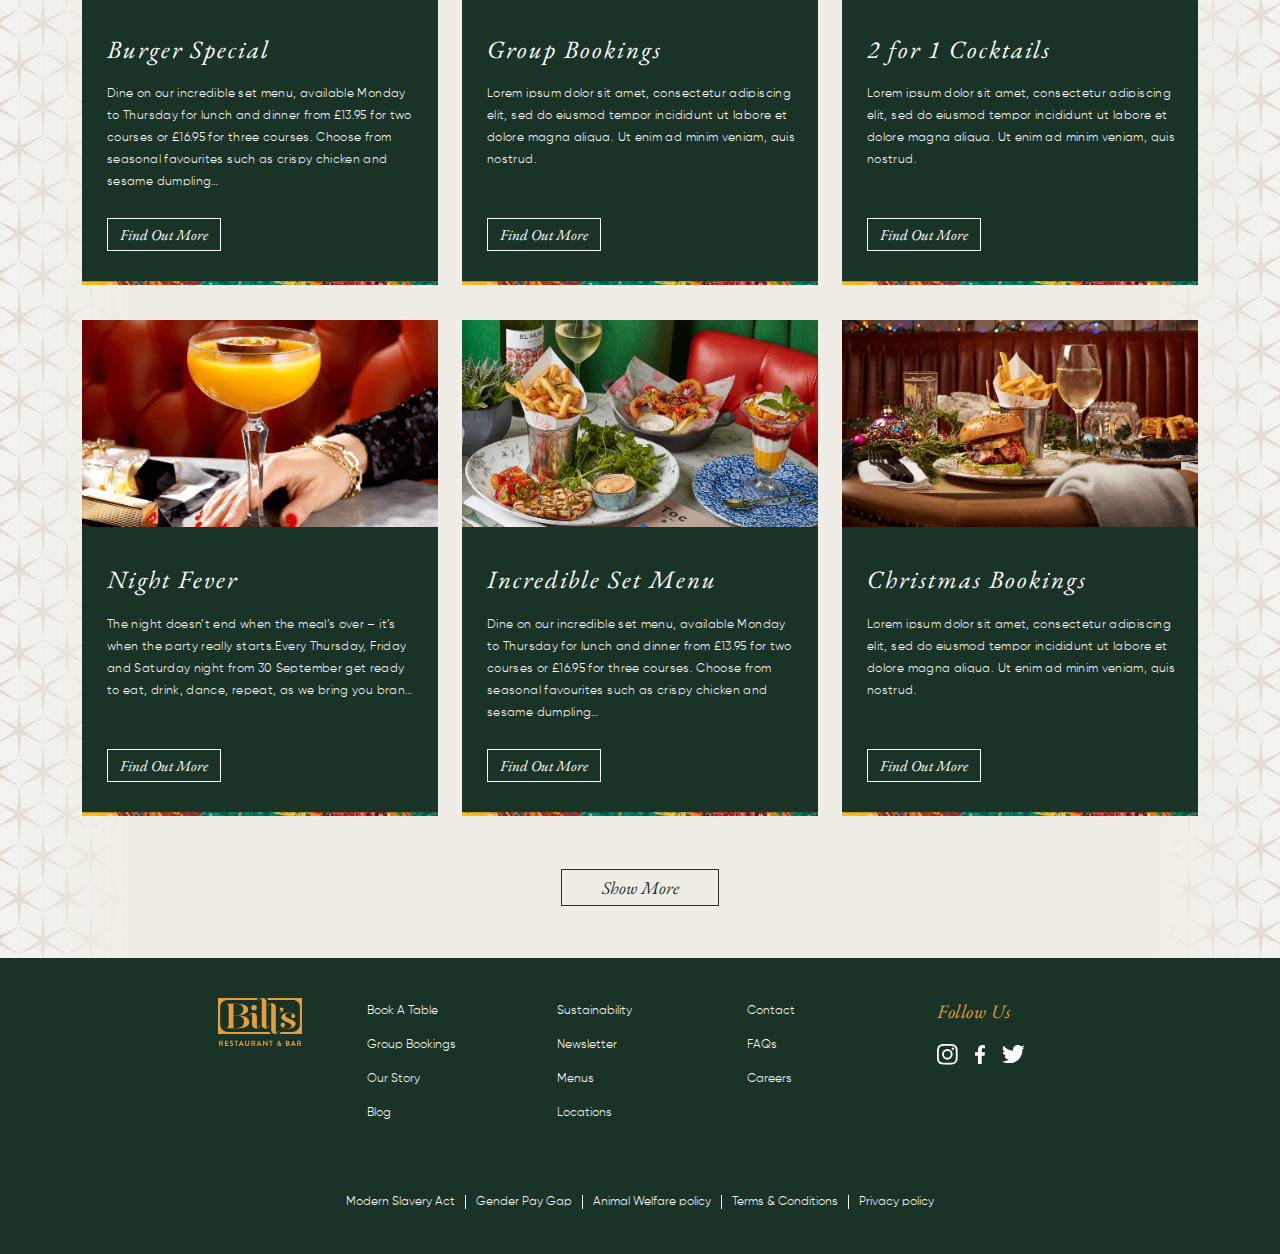
==== commit 45b4c8e6: "Update events-offers.html" ====
--- a/events-offers.html
+++ b/events-offers.html
@@ -28,7 +28,7 @@
 									<li> <a href="javascript:void(0)">Menus</a></li>
 									<li> <a href="javascript:void(0)">Locations</a></li>
 									<li> <a href="javascript:void(0)">Events &#38; Offers</a></li>
-									<li> <a href="javascript:void(0)">Book A Table</a></li>
+									<li> <a href="javascript:void(0)">Book A Table123</a></li>
 								</ul>
 								<button class="navbar-toggler" type="button" data-bs-toggle="offcanvas" data-bs-target="#offcanvasNavbar" aria-controls="offcanvasNavbar">
 								<!-- <span class="navbar-toggler-icon"></span> -->
@@ -489,4 +489,4 @@
 		</script>
 		
 	</body>
-</html>+</html>
